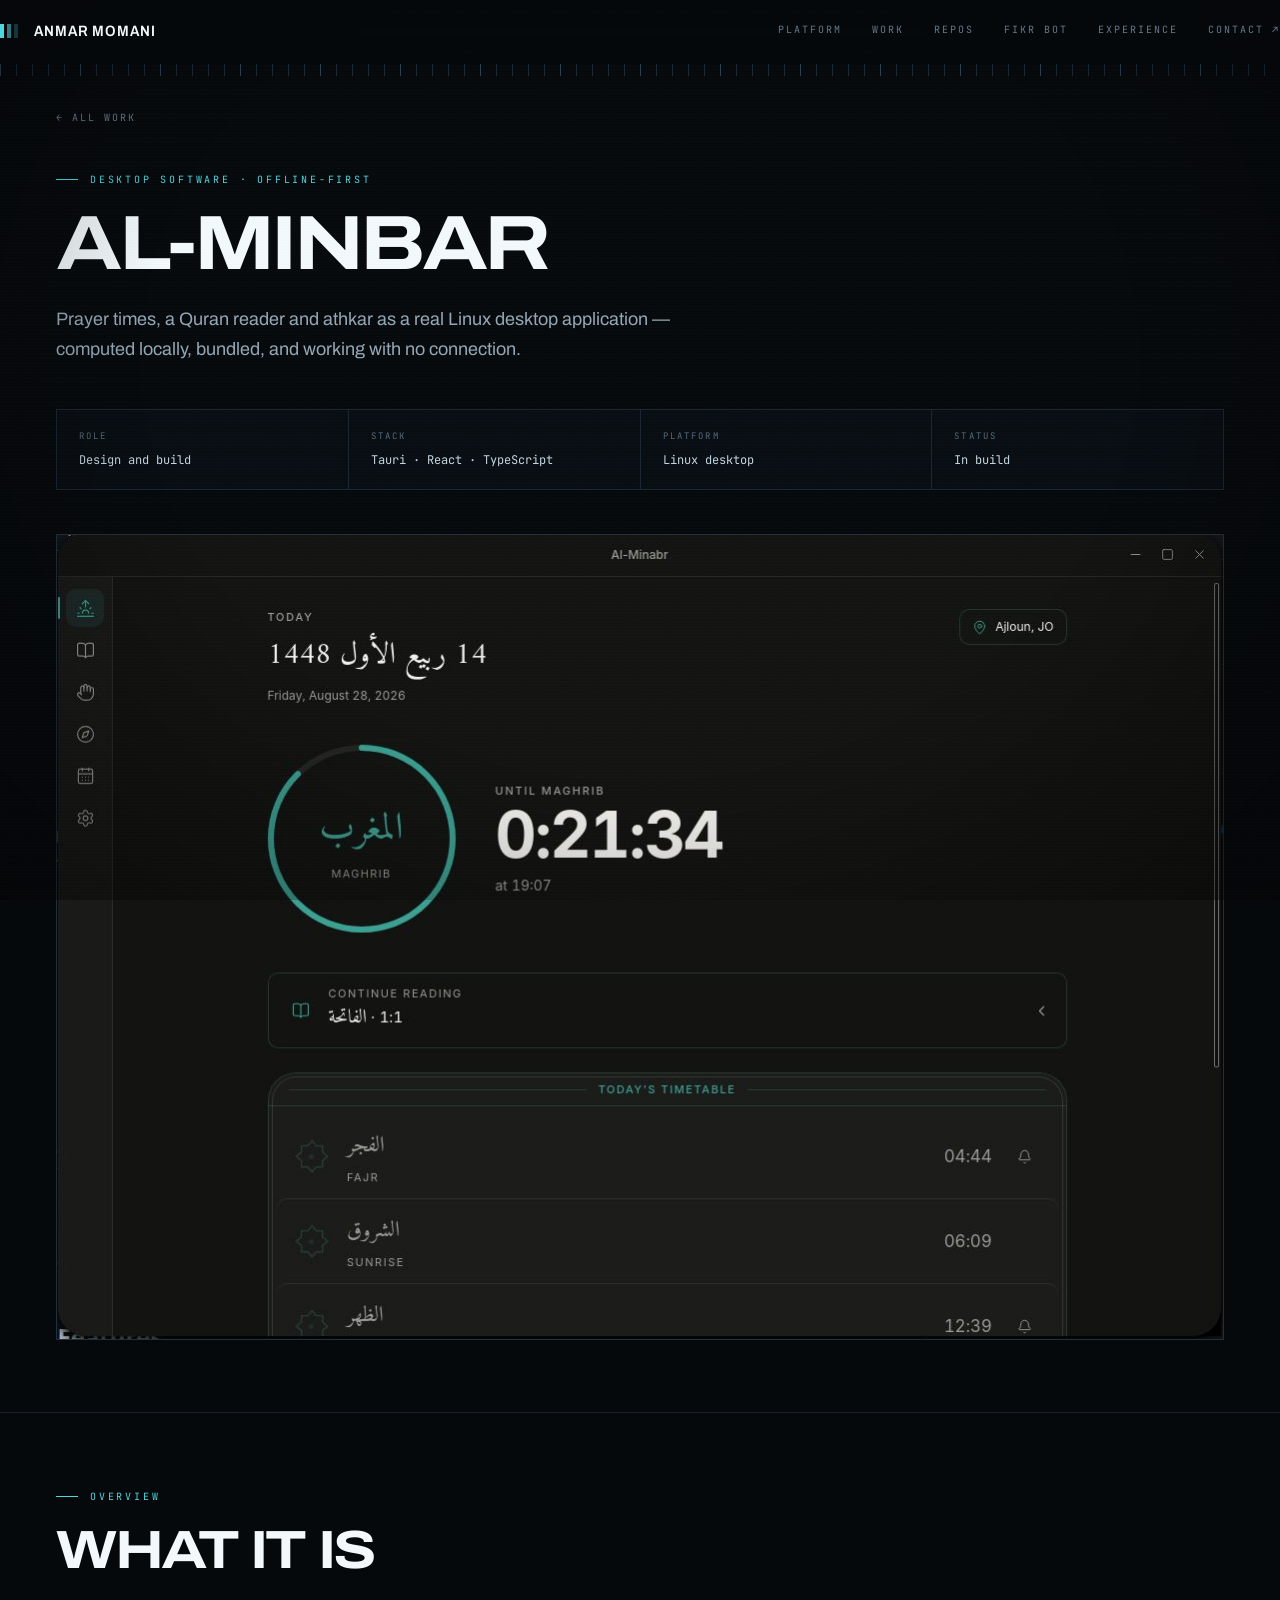
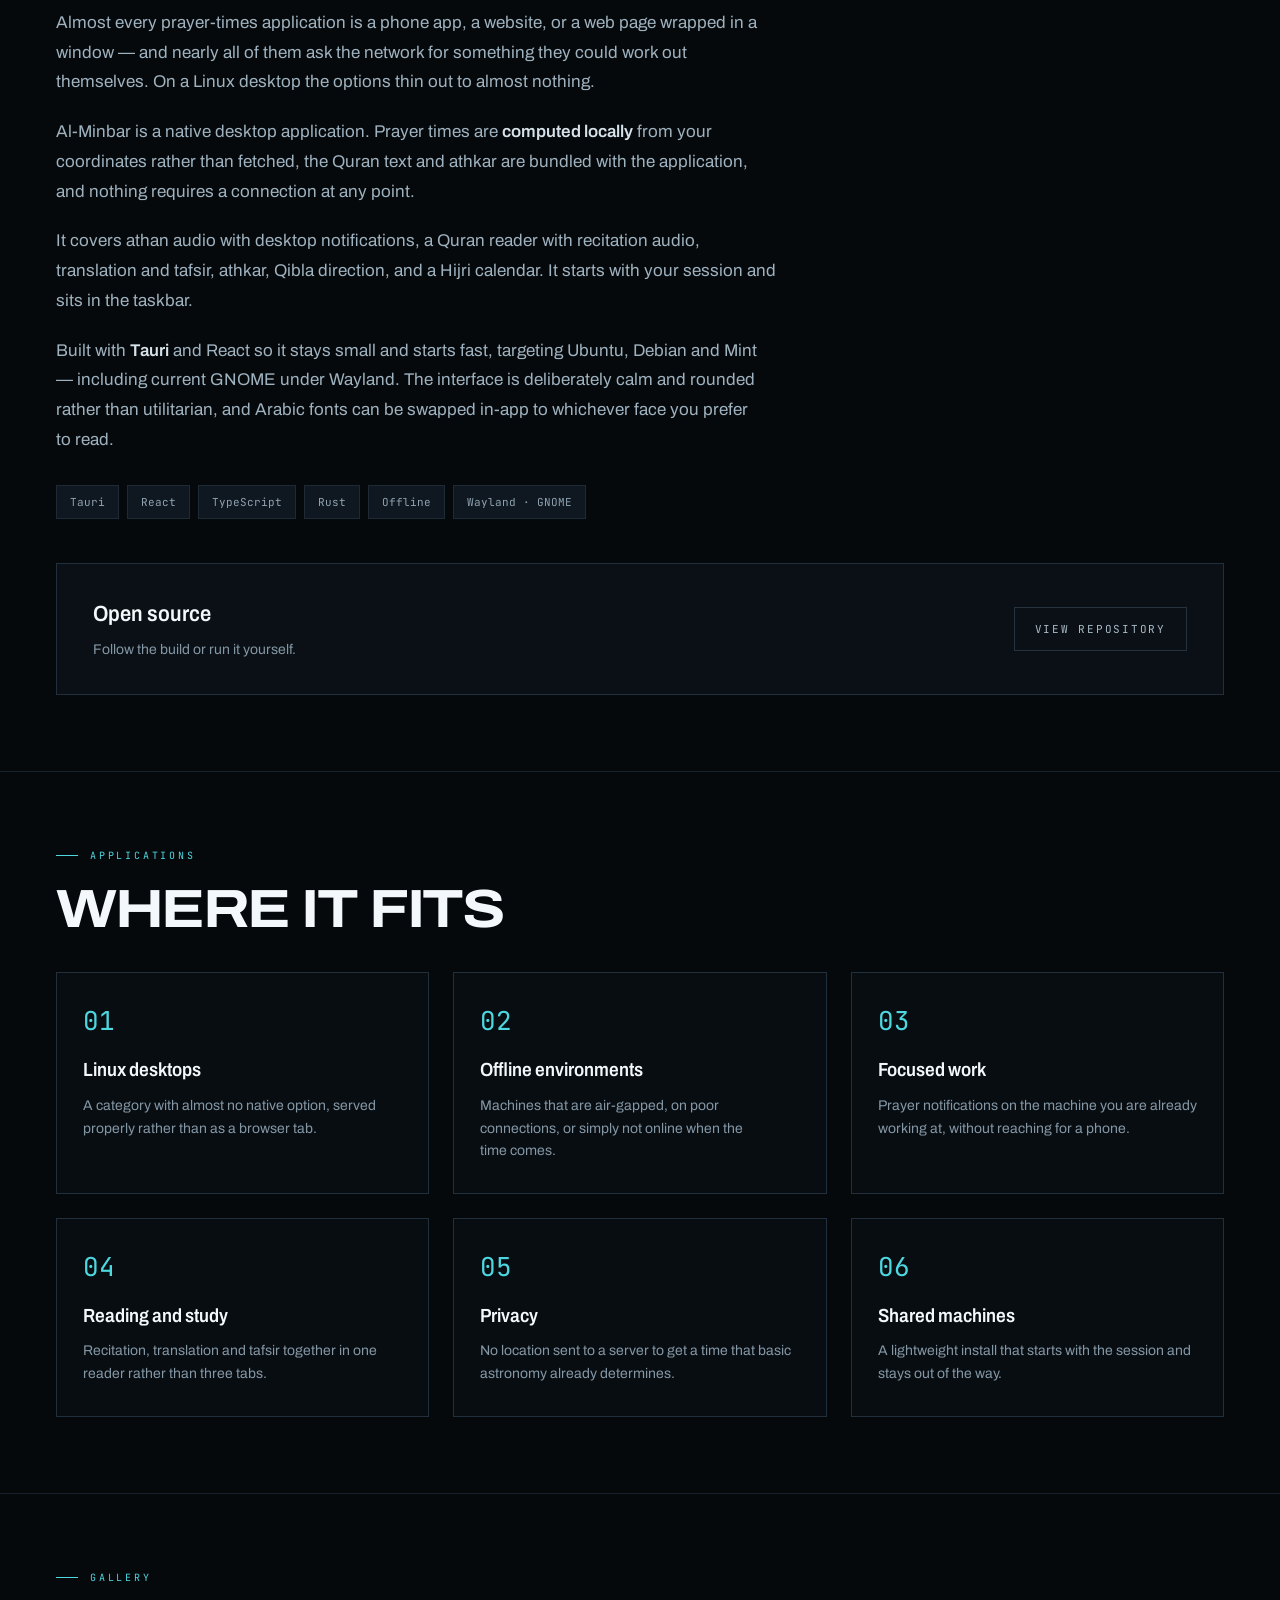
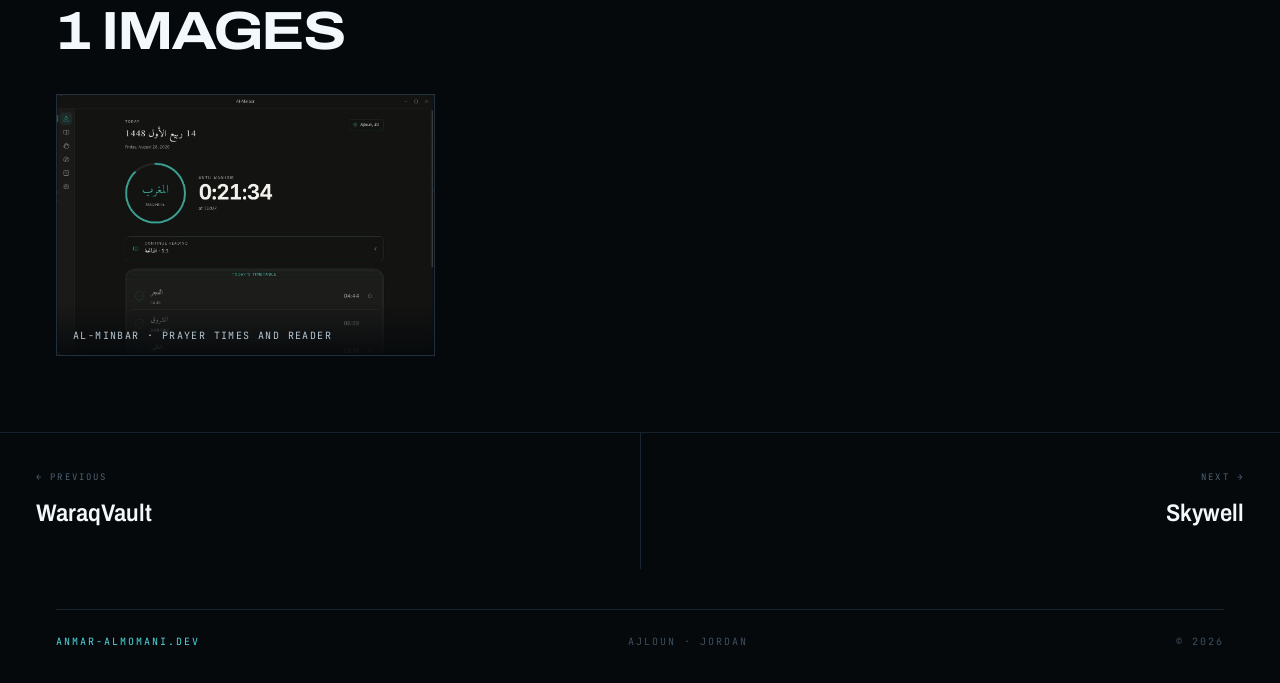
==== projects/al-minbar.html @ 391ab4b3 "Adding Pages For projects" ====
<!doctype html>
<html lang="en">
<head>
<meta charset="utf-8">
<meta name="viewport" content="width=device-width, initial-scale=1">
<title>Al-Minbar — Anmar Momani</title>
<meta name="description" content="Al-Minbar — an offline Linux desktop application for prayer times, Quran reading and athkar, built with Tauri and React.">
<meta name="theme-color" content="#06090C">
<link rel="icon" href="../favicon.svg" type="image/svg+xml">
<meta property="og:type" content="article">
<meta property="og:title" content="Al-Minbar — Anmar Momani">
<meta property="og:description" content="Al-Minbar — an offline Linux desktop application for prayer times, Quran reading and athkar, built with Tauri and React.">
<meta property="og:image" content="https://anmar-almomani.dev/assets/alminbar/01-app.jpg">
<meta name="twitter:card" content="summary_large_image">
<link rel="preconnect" href="https://fonts.googleapis.com">
<link rel="preconnect" href="https://fonts.gstatic.com" crossorigin>
<link rel="stylesheet" href="https://fonts.googleapis.com/css2?family=Archivo:wdth,wght@75..125,400..800&family=JetBrains+Mono:wght@400;500;700&display=swap">
<link rel="stylesheet" href="../assets/site.css">
</head>
<body>
<div class="grain" aria-hidden="true"></div>
<div class="scan" aria-hidden="true"></div>
<div class="vig" aria-hidden="true"></div>

<header id="hdr">
  <div class="wrap hdr">
    <a class="brand" href="../index.html">
      <span class="bars" aria-hidden="true"><i></i><i></i><i></i></span>
      <span class="xn">Anmar Momani</span>
    </a>
    <nav id="nav">
      <a href="../index.html#platform">Platform</a>
      <a href="../index.html#work">Work</a>
      <a href="../index.html#repos">Repos</a>
      <a href="../index.html#fikrbot">Fikr Bot</a>
      <a href="../index.html#experience">Experience</a>
      <a href="../index.html#contact">Contact ↗</a>
    </nav>
    <button class="burger" id="burger" aria-label="Menu" aria-expanded="false"><i></i><i></i><i></i></button>
  </div>
</header>

<main>
  <div class="ticksL"></div>
  <div class="wrap">
    <a class="back" href="../index.html#work">← All work</a>
    <div class="phead">
      <div class="eb rv"><span class="ln"></span><span class="eyebrow" style="color:var(--acc)">Desktop software · Offline-first</span></div>
      <h1 class="xw rv d1">Al-Minbar</h1>
      <p class="lede rv d2">Prayer times, a Quran reader and athkar as a real Linux desktop application — computed locally, bundled, and working with no connection.</p>
      <div class="pmeta rv d2">
      <div><div class="mlab">Role</div><div class="mval">Design and build</div></div>
      <div><div class="mlab">Stack</div><div class="mval">Tauri · React · TypeScript</div></div>
      <div><div class="mlab">Platform</div><div class="mval">Linux desktop</div></div>
      <div><div class="mlab">Status</div><div class="mval">In build</div></div>
      </div>
      <div class="phero rv d2"><img src="../assets/alminbar/01-app.jpg" alt="Al-Minbar interface"></div>
    </div>
  </div>

  <section class="psec">
    <div class="wrap">
      <div class="eb rv"><span class="ln"></span><span class="eyebrow" style="color:var(--acc)">Overview</span></div>
      <h2 class="xw rv d1" style="margin-bottom:32px">What it is</h2>
      <div class="prose rv d2">
      <p>Almost every prayer-times application is a phone app, a website, or a web page wrapped in a window — and nearly all of them ask the network for something they could work out themselves. On a Linux desktop the options thin out to almost nothing.</p>
      <p>Al-Minbar is a native desktop application. Prayer times are <strong>computed locally</strong> from your coordinates rather than fetched, the Quran text and athkar are bundled with the application, and nothing requires a connection at any point.</p>
      <p>It covers athan audio with desktop notifications, a Quran reader with recitation audio, translation and tafsir, athkar, Qibla direction, and a Hijri calendar. It starts with your session and sits in the taskbar.</p>
      <p>Built with <strong>Tauri</strong> and React so it stays small and starts fast, targeting Ubuntu, Debian and Mint — including current GNOME under Wayland. The interface is deliberately calm and rounded rather than utilitarian, and Arabic fonts can be swapped in-app to whichever face you prefer to read.</p>
      </div>
      <div class="stack rv d2"><span>Tauri</span><span>React</span><span>TypeScript</span><span>Rust</span><span>Offline</span><span>Wayland · GNOME</span></div>
      <div class="cta rv">
        <div><h4>Open source</h4><p>Follow the build or run it yourself.</p></div>
        <a class="ghbtn" href="https://github.com/Anmartiger/Al-Minbar" target="_blank" rel="noopener">View repository</a>
      </div>
    </div>
  </section>

  <section class="psec">
    <div class="wrap">
      <div class="eb rv"><span class="ln"></span><span class="eyebrow" style="color:var(--acc)">Applications</span></div>
      <h2 class="xw rv d1">Where it fits</h2>
      <div class="uses">
      <div class="use rv"><b>01</b><h4>Linux desktops</h4><p>A category with almost no native option, served properly rather than as a browser tab.</p></div>
      <div class="use rv"><b>02</b><h4>Offline environments</h4><p>Machines that are air-gapped, on poor connections, or simply not online when the time comes.</p></div>
      <div class="use rv"><b>03</b><h4>Focused work</h4><p>Prayer notifications on the machine you are already working at, without reaching for a phone.</p></div>
      <div class="use rv"><b>04</b><h4>Reading and study</h4><p>Recitation, translation and tafsir together in one reader rather than three tabs.</p></div>
      <div class="use rv"><b>05</b><h4>Privacy</h4><p>No location sent to a server to get a time that basic astronomy already determines.</p></div>
      <div class="use rv"><b>06</b><h4>Shared machines</h4><p>A lightweight install that starts with the session and stays out of the way.</p></div>
      </div>
    </div>
  </section>

  <section class="psec">
    <div class="wrap">
      <div class="eb rv"><span class="ln"></span><span class="eyebrow" style="color:var(--acc)">Gallery</span></div>
      <h2 class="xw rv d1">1 images</h2>
      <div class="gal">
      <figure class="rv"><img src="../assets/alminbar/01-app.jpg" loading="lazy" alt="Al-Minbar · prayer times and reader"><figcaption>Al-Minbar · prayer times and reader</figcaption></figure>
      </div>
    </div>
  </section>

  <div class="pnav">
    <a href="waraqvault.html"><span class="k">← Previous</span><span class="t">WaraqVault</span></a>
    <a href="skywell.html"><span class="k">Next →</span><span class="t">Skywell</span></a>
  </div>

  <div class="wrap">
    <footer>
      <span style="color:var(--acc)"><a href="../index.html">anmar-almomani.dev</a></span>
      <span>Ajloun · Jordan</span>
      <span>© 2026</span>
    </footer>
  </div>
</main>
<script src="../assets/site.js"></script>
</body>
</html>
---- assets/site.css ----
:root{
  --bg:#06090C; --bg2:#080C11; --bg3:#0A1015; --panel:#080D12; --panel2:#0C1319;
  --line:#16212B; --line2:#22303D; --line3:#1A2530;
  --fg:#F2F8FB; --fg2:#D7E3EA; --fg3:#A9BBC7; --mut:#8497A5; --mut2:#66798A; --mut3:#4E6172; --mut4:#3E5060;
  --acc:#4DD8E0; --acc-d:#04252A; --grn:#4ADE80; --amb:#E8A33D; --teal:#2FBFA0;
  --mono:'JetBrains Mono',ui-monospace,SFMono-Regular,Menlo,monospace;
  --sans:Archivo,'Helvetica Neue',Arial,sans-serif;
  --pad:90px; --maxw:1440px;
}
*,*::before,*::after{box-sizing:border-box}
html{scroll-behavior:smooth}
body{margin:0;background:var(--bg);color:var(--fg2);font-family:var(--sans);font-size:16px;line-height:1.5;-webkit-font-smoothing:antialiased;overflow-x:hidden}
img{max-width:100%;display:block}
a{color:var(--acc);text-decoration:none;transition:color .2s}
a:hover{color:#8DEAF0}
p{text-wrap:pretty;margin:0}
h1,h2,h3{margin:0}
:focus-visible{outline:2px solid var(--acc);outline-offset:3px}
.xw{font-variation-settings:'wdth' 118,'wght' 700;font-stretch:118%;text-transform:uppercase;letter-spacing:-.045em;line-height:.92}
.xn{font-variation-settings:'wdth' 88,'wght' 600;font-stretch:88%;letter-spacing:-.015em}
.mono{font-family:var(--mono)}
.eyebrow{font-family:var(--mono);font-size:10px;letter-spacing:.28em;text-transform:uppercase}
.wrap{max-width:var(--maxw);margin:0 auto;padding-left:var(--pad);padding-right:var(--pad)}
section{position:relative;border-top:1px solid var(--line);scroll-margin-top:64px}
.sect-pad{padding:92px 0 100px}

/* ── global grain + scanlines ───────────────────────── */
.grain,.scan{position:fixed;inset:0;pointer-events:none;z-index:60}
.grain{opacity:.045;mix-blend-mode:overlay;background-image:url("data:image/svg+xml,%3Csvg xmlns='http://www.w3.org/2000/svg' width='200' height='200'%3E%3Cfilter id='n'%3E%3CfeTurbulence type='fractalNoise' baseFrequency='.85' numOctaves='4' stitchTiles='stitch'/%3E%3C/filter%3E%3Crect width='200' height='200' filter='url(%23n)'/%3E%3C/svg%3E")}
.scan{opacity:.5;background-image:repeating-linear-gradient(180deg,rgba(120,190,210,.035) 0 1px,transparent 1px 3px)}
.vig{position:fixed;inset:0;pointer-events:none;z-index:59;background:radial-gradient(ellipse at 50% 40%,transparent 55%,rgba(0,0,0,.45) 100%)}

/* ── header ─────────────────────────────────────────── */
header{position:sticky;top:0;z-index:70;background:rgba(6,9,12,.72);backdrop-filter:blur(14px);-webkit-backdrop-filter:blur(14px);border-bottom:1px solid transparent;transition:border-color .3s,background .3s}
header.stuck{border-bottom-color:var(--line);background:rgba(6,9,12,.92)}
.hdr{display:flex;align-items:center;justify-content:space-between;padding:20px 0}
.brand{display:flex;align-items:center;gap:16px}
.bars{display:flex;gap:3px}
.bars i{width:4px;height:14px;background:var(--acc);display:block;animation:pulse 2.6s ease-in-out infinite}
.bars i:nth-child(2){opacity:.55;animation-delay:.25s}
.bars i:nth-child(3){opacity:.22;animation-delay:.5s}
@keyframes pulse{0%,100%{transform:scaleY(1)}50%{transform:scaleY(.55)}}
.brand span{font-size:15px;letter-spacing:.06em;text-transform:uppercase;color:var(--fg)}
nav{display:flex;gap:30px;font-family:var(--mono);font-size:10px;letter-spacing:.2em;text-transform:uppercase}
nav a{color:var(--mut2);position:relative;padding-bottom:3px}
nav a::after{content:"";position:absolute;left:0;bottom:0;height:1px;width:0;background:var(--acc);transition:width .28s cubic-bezier(.2,.8,.2,1)}
nav a:hover{color:var(--fg2)}
nav a:hover::after{width:100%}
nav a.on{color:var(--acc)}
nav a.on::after{width:100%}
.burger{display:none;flex-direction:column;gap:5px;background:none;border:0;cursor:pointer;padding:8px}
.burger i{width:22px;height:1px;background:var(--fg3);display:block;transition:transform .3s,opacity .3s}
.burger.x i:nth-child(1){transform:translateY(6px) rotate(45deg)}
.burger.x i:nth-child(2){opacity:0}
.burger.x i:nth-child(3){transform:translateY(-6px) rotate(-45deg)}

/* ── hero ───────────────────────────────────────────── */
.hero{position:relative;overflow:hidden}
.ticksL{height:12px;background-image:repeating-linear-gradient(to right,#2C3D4E 0 1px,transparent 1px 80px),repeating-linear-gradient(to right,#1B2733 0 1px,transparent 1px 16px)}
.ticks{height:8px;background-image:repeating-linear-gradient(to right,#223040 0 1px,transparent 1px 16px)}
.glow{position:absolute;border-radius:50%;pointer-events:none}
.g1{top:-260px;left:180px;width:900px;height:900px;background:radial-gradient(circle,rgba(77,216,224,.10) 0%,rgba(77,216,224,0) 62%)}
.g2{top:120px;right:-120px;width:620px;height:620px;background:radial-gradient(circle,rgba(232,163,61,.07) 0%,rgba(232,163,61,0) 65%)}
.hero-grid{position:relative;display:grid;grid-template-columns:46px 7fr 5fr;gap:34px;padding:84px 0 0}
.rail{display:flex;flex-direction:column;align-items:center;gap:20px;padding-top:8px}
.rail .ln{width:1px;height:130px;background:linear-gradient(180deg,var(--acc),transparent)}
.rail .vt{writing-mode:vertical-rl;font-family:var(--mono);font-size:10px;letter-spacing:.34em;text-transform:uppercase;color:#4A5D6B}
.chip{display:inline-flex;align-items:center;gap:8px;padding:6px 12px;border:1px solid rgba(74,222,128,.35);background:rgba(74,222,128,.06)}
.dot{width:5px;height:5px;border-radius:50%;background:var(--grn);animation:blink 2s ease-in-out infinite}
@keyframes blink{0%,100%{opacity:1}50%{opacity:.25}}
h1{font-size:clamp(36px,4.9vw,70px);color:var(--fg);margin-bottom:34px}
.lede{max-width:540px;font-size:18px;line-height:1.65;color:#93A6B4;margin-bottom:44px}
.btns{display:flex;gap:12px;flex-wrap:wrap}
.btn{display:inline-flex;align-items:center;gap:12px;padding:16px 26px;font-family:var(--mono);font-size:11px;letter-spacing:.18em;text-transform:uppercase;transition:transform .22s,box-shadow .22s,background .22s,color .22s}
.btn-p{background:var(--acc);color:var(--acc-d);font-weight:700}
.btn-p:hover{color:var(--acc-d);transform:translateY(-2px);box-shadow:0 10px 34px rgba(77,216,224,.28)}
.btn-s{border:1px solid #26333F;color:var(--fg3)}
.btn-s:hover{border-color:var(--acc);color:var(--acc);transform:translateY(-2px)}
.frame{position:relative;border:1px solid var(--line2);background:#090E13;padding:12px}
.frame img{width:100%;height:468px;object-fit:cover;object-position:center 16%;filter:saturate(.78) contrast(1.08)}
.frame .fade{position:absolute;inset:12px;background:linear-gradient(180deg,rgba(6,9,12,0) 55%,rgba(6,9,12,.85) 100%)}
.sweep{position:absolute;left:12px;right:12px;height:1px;background:linear-gradient(90deg,transparent,rgba(77,216,224,.7),transparent);animation:sweep 6s cubic-bezier(.4,0,.6,1) infinite}
@keyframes sweep{0%{top:12px;opacity:0}8%{opacity:1}92%{opacity:1}100%{top:calc(100% - 12px);opacity:0}}
.brk{position:absolute;width:16px;height:16px}
.brk.tl{top:26px;left:26px;border-left:1px solid var(--acc);border-top:1px solid var(--acc)}
.brk.tr{top:26px;right:26px;border-right:1px solid var(--acc);border-top:1px solid var(--acc)}
.brk.bl{bottom:26px;left:26px;border-left:1px solid var(--acc);border-bottom:1px solid var(--acc)}
.brk.br{bottom:26px;right:26px;border-right:1px solid var(--acc);border-bottom:1px solid var(--acc)}
.cap{position:absolute;left:30px;bottom:30px;font-family:var(--mono);font-size:10px;letter-spacing:.2em;text-transform:uppercase;color:#B6C8D4}
.meta2{display:grid;grid-template-columns:1fr 1fr;gap:1px;margin-top:1px;background:var(--line3)}
.meta2>div{background:#090E13;padding:18px 20px}
.mlab{font-family:var(--mono);font-size:9px;letter-spacing:.24em;text-transform:uppercase;color:#55697A;margin-bottom:8px}
.mval{font-family:var(--mono);font-size:12px;color:#C5D5DF}

/* ── marquee ────────────────────────────────────────── */
.strip{border-top:1px solid var(--line);border-bottom:1px solid var(--line);background:var(--bg2);overflow:hidden;margin-top:96px}
.marq{display:flex;width:max-content;animation:marq 42s linear infinite}
.marq:hover{animation-play-state:paused}
.marq ul{display:flex;gap:44px;list-style:none;margin:0;padding:18px 22px 18px 0;font-family:var(--mono);font-size:11px;letter-spacing:.2em;text-transform:uppercase;color:#5C7182;white-space:nowrap}
.marq li.s{color:var(--acc)}
@keyframes marq{to{transform:translateX(-50%)}}

/* ── sections ───────────────────────────────────────── */
.ghost{position:absolute;right:var(--pad);top:58px;font-size:210px;line-height:.8;color:transparent;-webkit-text-stroke:1px #17222D;font-variation-settings:'wdth' 120,'wght' 800;letter-spacing:-.05em;pointer-events:none;will-change:transform}
.eb{display:flex;align-items:center;gap:12px;margin-bottom:22px}
.eb .ln{width:22px;height:1px;background:var(--acc)}
h2{font-size:clamp(34px,4.2vw,58px);color:var(--fg)}
.sub{max-width:620px;font-size:17px;line-height:1.62;color:#93A6B4}

/* MPMR */
.mp-head{display:flex;align-items:flex-end;justify-content:space-between;gap:40px;margin-bottom:20px}
.spec{border-left:1px solid #1E2A36;padding-left:24px;font-family:var(--mono);font-size:11px;line-height:2.1;color:var(--mut);letter-spacing:.04em;white-space:nowrap}
.spec b{color:#46596A;display:inline-block;width:88px;font-weight:400}
.vers{position:relative;display:grid;grid-template-columns:repeat(4,minmax(0,1fr));gap:22px;margin-top:-1px}
.vers::before{content:"";position:absolute;top:0;left:0;right:0;height:1px;background:linear-gradient(90deg,var(--acc) 0%,rgba(77,216,224,.12) 100%)}
.ver{display:flex;flex-direction:column;padding-top:26px}
.vnum{display:flex;align-items:baseline;gap:10px;margin-bottom:18px}
.vnum b{font-size:34px;line-height:1;color:var(--acc);font-variation-settings:'wdth' 118,'wght' 700;letter-spacing:-.03em}
.vnum span{font-family:var(--mono);font-size:10px;letter-spacing:.2em;text-transform:uppercase;color:#46596A}
.vimg{position:relative;border:1px solid #1E2A36;overflow:hidden}
.vimg img{width:100%;height:250px;object-fit:cover;filter:saturate(.75) contrast(1.04);transition:transform .7s cubic-bezier(.2,.8,.2,1)}
.ver:hover .vimg img{transform:scale(1.05)}
.vimg .fade{position:absolute;inset:0;background:linear-gradient(180deg,rgba(6,9,12,0) 60%,rgba(6,9,12,.7) 100%)}
.ver h3{font-size:23px;color:var(--fg);margin:22px 0 12px}
.ver p{font-size:14px;line-height:1.6;color:var(--mut);margin-bottom:16px}
.blist{font-family:var(--mono);font-size:10px;line-height:2;color:var(--mut2);letter-spacing:.06em}
.blist b{color:var(--acc);font-weight:400}
.amb{color:var(--amb)!important}
.band{position:relative;margin-top:72px;border:1px solid var(--line2);background:var(--bg3);display:grid;grid-template-columns:5fr 7fr;overflow:hidden}
.band .imgwrap{position:relative;overflow:hidden;min-height:480px}
.band img{width:100%;height:100%;object-fit:cover;object-position:center 42%;filter:saturate(.8) contrast(1.05)}
.band .msk{position:absolute;inset:0;background:linear-gradient(90deg,rgba(6,9,12,.85) 0%,rgba(6,9,12,.15) 38%,rgba(6,9,12,0) 60%)}
.band .txt{display:flex;flex-direction:column;justify-content:center;padding:48px 44px}
.band h3{font-size:40px;color:var(--fg);margin:14px 0 16px}
.band p{font-size:14px;line-height:1.62;color:var(--fg3)}
.dash{margin-top:26px;border:1px solid var(--line2);background:var(--panel)}
.dbar{display:flex;align-items:center;justify-content:space-between;padding:15px 22px;border-bottom:1px solid var(--line)}
.leds{display:flex;gap:5px}
.leds i{width:7px;height:7px;border:1px solid #33434F;display:block}
.dwrap{position:relative;overflow:hidden}
.dwrap .lines{position:absolute;inset:0;pointer-events:none;background-image:repeating-linear-gradient(180deg,rgba(0,0,0,.32) 0 1px,transparent 1px 3px);opacity:.55}
.dwrap .glide{position:absolute;left:0;right:0;height:80px;background:linear-gradient(180deg,transparent,rgba(77,216,224,.07),transparent);animation:glide 7s linear infinite}
@keyframes glide{0%{top:-80px}100%{top:100%}}
.dgrid{display:grid;grid-template-columns:repeat(4,minmax(0,1fr));gap:1px;background:var(--line);border-top:1px solid var(--line)}
.dgrid>div{background:var(--panel);padding:18px 22px}
.dlab{font-family:var(--mono);font-size:9px;letter-spacing:.22em;color:var(--mut3);margin-bottom:8px}
.dval{font-family:var(--mono);font-size:12px;color:#C5D5DF}
.duo{display:grid;grid-template-columns:1fr 1fr;gap:26px;margin-top:26px}
.note{display:flex;flex-direction:column;justify-content:center;padding:30px 34px;border:1px solid #26333F;border-left:2px solid var(--amb);background:var(--bg3)}
.note p{font-size:17px;line-height:1.6;color:#C5D5DF}

/* cards */
.g2c{display:grid;grid-template-columns:1fr 1fr;gap:26px}
.g3c{display:grid;grid-template-columns:repeat(3,minmax(0,1fr));gap:26px;margin-top:26px}
.card{border:1px solid var(--line2);background:var(--panel);display:flex;flex-direction:column;transition:border-color .3s,transform .3s}
.card:hover{border-color:#33434F;transform:translateY(-3px)}
.cimg{position:relative;overflow:hidden}
.cimg img{width:100%;height:320px;object-fit:cover;object-position:top;transition:transform .8s cubic-bezier(.2,.8,.2,1)}
.card:hover .cimg img{transform:scale(1.04)}
.badge{position:absolute;top:16px;left:16px;padding:5px 11px;background:rgba(6,9,12,.85);font-family:var(--mono);font-size:9px;letter-spacing:.2em;text-transform:uppercase}
.badge.ok{border:1px solid rgba(74,222,128,.4);color:var(--grn)}
.badge.wip{border:1px solid rgba(232,163,61,.4);color:var(--amb)}
.cbody{padding:28px 30px 32px;border-top:1px solid var(--line);flex-grow:1}
.card h3{font-size:30px;color:var(--fg);margin-bottom:14px}
.card p{font-size:15px;line-height:1.62;color:var(--mut);margin-bottom:22px}
.tags{display:flex;flex-wrap:wrap;gap:7px;font-family:var(--mono);font-size:10px;letter-spacing:.1em;color:#728899}
.tags span{padding:5px 10px;background:#0F1720;border:1px solid #1E2A36}
.sm .cimg img{height:220px;object-position:center}
.sm .cbody{padding:24px 26px 28px}
.sm h3{font-size:22px;margin-bottom:12px}
.sm p{font-size:14px;line-height:1.6;margin-bottom:16px}
.tiny{font-family:var(--mono);font-size:10px;letter-spacing:.1em;color:var(--mut2)}
.also{padding:24px 26px 28px}
.also h4{font-size:18px;color:#E4EEF3;margin:0 0 8px;font-variation-settings:'wdth' 88,'wght' 600}
.also p{font-size:14px;line-height:1.58;color:var(--mut);margin:0}
.hr{height:1px;background:var(--line);margin:20px 0}

/* repos */
.repos{display:grid;grid-template-columns:repeat(3,minmax(0,1fr));gap:24px}
.repo{border:1px solid var(--line2);background:var(--bg3);display:flex;flex-direction:column;transition:border-color .3s,transform .3s}
.repo:hover{border-color:var(--acc);transform:translateY(-3px)}
.rhead{display:flex;align-items:center;justify-content:space-between;padding:14px 22px;border-bottom:1px solid var(--line);background:var(--panel2)}
.lang{display:flex;align-items:center;gap:9px;font-family:var(--mono);font-size:11px;color:#93A6B4}
.lang i{width:8px;height:8px;border-radius:50%;display:block}
.rbody{padding:26px 24px 0;flex-grow:1}
.repo h3{font-size:26px;color:var(--fg);margin-bottom:12px}
.repo p{font-size:14px;line-height:1.6;color:var(--mut);margin-bottom:20px}
.clone{margin:0 24px 22px;display:flex;align-items:center;gap:8px;padding:12px 14px;background:#060A0E;border:1px solid var(--line3);font-family:var(--mono);font-size:11px;color:var(--mut2);overflow-x:auto}
.clone b{color:var(--acc);font-weight:400}
.clone em{color:var(--fg3);font-style:normal}
.ghbtn{display:inline-flex;align-items:center;gap:10px;padding:13px 20px;border:1px solid #26333F;font-family:var(--mono);font-size:11px;letter-spacing:.16em;text-transform:uppercase;color:var(--fg3);transition:border-color .25s,color .25s,transform .25s}
.ghbtn:hover{border-color:var(--acc);color:var(--acc);transform:translateY(-2px)}

/* fikr */
.fk{display:grid;grid-template-columns:7fr 5fr;gap:40px;align-items:center;position:relative}
.fkglow{position:absolute;top:-92px;left:0;right:0;height:340px;background:radial-gradient(ellipse at 30% 0%,rgba(47,191,160,.08) 0%,rgba(47,191,160,0) 70%);pointer-events:none}
.tri{display:grid;grid-template-columns:repeat(3,minmax(0,1fr));gap:1px;background:#1E2A36;border:1px solid #1E2A36}
.tri>div{background:var(--bg3);padding:20px 22px}
.fkimg{position:relative}
.fkimg::after{content:"";position:absolute;bottom:-1px;left:-1px;right:-1px;height:3px;background:linear-gradient(90deg,var(--teal),transparent)}

/* experience */
.xp{display:grid;grid-template-columns:150px 1fr 300px;gap:34px;padding:30px 0;border-top:1px solid var(--line3)}
.xp:last-child{border-bottom:1px solid var(--line3)}
.xp h3{font-size:27px;color:var(--fg);margin-bottom:8px}
.xp .org{font-family:var(--mono);font-size:11px;letter-spacing:.14em;text-transform:uppercase;color:var(--mut2)}
.xp p{font-size:14px;line-height:1.62;color:var(--mut)}
.xp .when{font-family:var(--mono);font-size:10px;letter-spacing:.2em;color:var(--mut3);padding-top:8px}
.xp .when.now{color:var(--grn)}

/* contact */
#contact{overflow:hidden}
.cglow{position:absolute;bottom:-300px;left:50%;transform:translateX(-50%);width:1100px;height:700px;border-radius:50%;background:radial-gradient(circle,rgba(77,216,224,.11) 0%,rgba(77,216,224,0) 65%);pointer-events:none}
.cgrid{position:relative;display:grid;grid-template-columns:7fr 5fr;gap:40px;align-items:end}
.mailto{display:inline-block;font-family:var(--mono);font-size:22px;border-bottom:1px solid var(--acc);padding-bottom:6px}
.links{display:flex;flex-direction:column;font-family:var(--mono);font-size:12px;letter-spacing:.1em}
.links a{display:flex;justify-content:space-between;align-items:center;padding:16px 0;border-top:1px solid var(--line3);color:var(--mut3);transition:color .22s,padding-left .22s}
.links a:last-child{border-bottom:1px solid var(--line3)}
.links a em{font-style:normal;color:var(--fg3);transition:color .22s}
.links a:hover{color:var(--acc);padding-left:8px}
.links a:hover em{color:var(--acc)}
.wordmark{position:relative;margin-top:84px;font-size:clamp(52px,11vw,158px);line-height:.78;color:transparent;-webkit-text-stroke:1px #1B2833;white-space:nowrap;overflow:hidden}
footer{position:relative;display:flex;align-items:center;justify-content:space-between;gap:20px;margin-top:40px;padding:24px 0 34px;border-top:1px solid var(--line);font-family:var(--mono);font-size:10px;letter-spacing:.2em;text-transform:uppercase;color:var(--mut4);flex-wrap:wrap}

/* ── reveal ─────────────────────────────────────────── */
.rv{opacity:0;transform:translateY(26px);transition:opacity .8s cubic-bezier(.2,.8,.2,1),transform .8s cubic-bezier(.2,.8,.2,1)}
.rv.in{opacity:1;transform:none}
.rv.d1{transition-delay:.08s}.rv.d2{transition-delay:.16s}.rv.d3{transition-delay:.24s}.rv.d4{transition-delay:.32s}

/* ── responsive ─────────────────────────────────────── */
@media(max-width:1280px){:root{--pad:56px}.ghost{font-size:160px}}
@media(max-width:1080px){
  .hero-grid{grid-template-columns:1fr;gap:44px}
  .rail{display:none}
  .frame img{height:420px}
  .vers{grid-template-columns:1fr 1fr;gap:34px}
  .vers::before{display:none}
  .g3c,.repos,.dgrid{grid-template-columns:1fr 1fr}
  .xp{grid-template-columns:120px 1fr;gap:24px}
  .xp p{grid-column:2}
  .mp-head{flex-direction:column;align-items:flex-start;gap:28px}
  .spec{border-left:0;border-top:1px solid #1E2A36;padding:20px 0 0}
  .fk,.cgrid{grid-template-columns:1fr;gap:34px}
  .cgrid{align-items:start}
}
@media(max-width:820px){
  :root{--pad:24px}
  .sect-pad{padding:64px 0 68px}
  nav{position:fixed;inset:56px 0 auto;flex-direction:column;gap:0;background:rgba(6,9,12,.98);border-bottom:1px solid var(--line);padding:8px 24px 22px;transform:translateY(-120%);transition:transform .35s cubic-bezier(.2,.8,.2,1);font-size:12px}
  nav.open{transform:none}
  nav a{padding:15px 0;border-bottom:1px solid var(--line)}
  nav a::after{display:none}
  .burger{display:flex}
  .ghost{font-size:104px;top:34px}
  .g2c,.g3c,.repos,.duo,.dgrid,.tri{grid-template-columns:1fr}
  .vers{grid-template-columns:1fr;gap:40px}
  .cimg img{height:230px}
  .band{grid-template-columns:1fr}
  .band .txt{padding:26px 24px;order:2}
  .band .imgwrap{min-height:0;order:1}
  .band img{height:280px}
  .band .msk{background:linear-gradient(180deg,rgba(6,9,12,0) 55%,rgba(6,9,12,.65) 100%)}
  .band h3{font-size:30px}
  .strip{margin-top:56px}
  .frame img{height:340px}
  .lede{font-size:16px;margin-bottom:32px}
  .btn{flex:1 1 auto;justify-content:center}
  .xp{grid-template-columns:1fr;gap:12px}
  .xp .when{padding-top:0}
  .note p{font-size:15px}
  .eb{flex-wrap:wrap;row-gap:10px}
  .chip .eyebrow{white-space:nowrap;letter-spacing:.16em}
  .hero-grid .eb>span[style*="width:40px"]{display:none}
  footer{justify-content:center;text-align:center;gap:10px}
}
@media(prefers-reduced-motion:reduce){
  html{scroll-behavior:auto}
  *,*::before,*::after{animation-duration:.001ms!important;animation-iteration-count:1!important;transition-duration:.001ms!important}
  .rv{opacity:1;transform:none}
  .scan{display:none}
}

/* ── index: project links ───────────────────────────── */
.meta2.one{grid-template-columns:1fr}
a.card,a.repo{color:inherit}
a.card:hover h3,a.repo:hover h3{color:var(--acc)}
.more{display:inline-flex;align-items:center;gap:8px;margin-top:18px;font-family:var(--mono);font-size:10px;letter-spacing:.2em;text-transform:uppercase;color:var(--acc)}
.more svg{transition:transform .25s}
a.card:hover .more svg{transform:translateX(4px)}

/* ── project pages ──────────────────────────────────── */
.back{display:inline-flex;align-items:center;gap:10px;font-family:var(--mono);font-size:10px;letter-spacing:.2em;text-transform:uppercase;color:var(--mut2);padding:34px 0 0}
.back:hover{color:var(--acc)}
.phead{position:relative;padding:44px 0 72px}
.phead h1{font-size:clamp(40px,6vw,86px);color:var(--fg);margin:22px 0 26px}
.phead .lede{max-width:640px;margin-bottom:0}
.pmeta{display:grid;grid-template-columns:repeat(4,minmax(0,1fr));gap:1px;background:var(--line3);border:1px solid var(--line3);margin-top:44px}
.pmeta>div{background:var(--panel);padding:20px 22px}
.phero{position:relative;border:1px solid var(--line2);overflow:hidden;margin-top:44px}
.phero img{width:100%;height:auto;display:block}
.psec{padding:76px 0}
.psec+.psec{border-top:1px solid var(--line)}
.prose{max-width:720px;font-size:17px;line-height:1.75;color:#9FB2BF}
.prose p+p{margin-top:20px}
.prose strong{color:var(--fg2);font-weight:600}
.uses{display:grid;grid-template-columns:repeat(3,minmax(0,1fr));gap:24px;margin-top:38px}
.use{border:1px solid var(--line2);background:var(--panel);padding:28px 26px 30px;transition:border-color .3s,transform .3s}
.use:hover{border-color:#33434F;transform:translateY(-3px)}
.use b{display:block;font-family:var(--mono);font-size:26px;color:var(--acc);font-weight:400;margin-bottom:16px}
.use h4{margin:0 0 10px;font-size:19px;color:var(--fg);font-variation-settings:'wdth' 88,'wght' 600}
.use p{font-size:14px;line-height:1.62;color:var(--mut)}
.gal{display:grid;grid-template-columns:repeat(3,minmax(0,1fr));gap:16px;margin-top:38px}
.gal figure{margin:0;position:relative;border:1px solid var(--line2);overflow:hidden;cursor:zoom-in;background:var(--panel)}
.gal img{width:100%;height:260px;object-fit:cover;transition:transform .7s cubic-bezier(.2,.8,.2,1),opacity .3s}
.gal figure:hover img{transform:scale(1.05)}
.gal figcaption{position:absolute;left:0;right:0;bottom:0;padding:26px 16px 12px;background:linear-gradient(180deg,transparent,rgba(6,9,12,.92));font-family:var(--mono);font-size:10px;letter-spacing:.14em;text-transform:uppercase;color:#B6C8D4}
.vids{display:grid;grid-template-columns:repeat(2,minmax(0,1fr));gap:24px;margin-top:38px}
.vid{border:1px solid var(--line2);background:var(--panel)}
.vid video{width:100%;height:auto;display:block;background:#000}
.vid .vc{padding:16px 20px;border-top:1px solid var(--line);font-family:var(--mono);font-size:10px;letter-spacing:.16em;text-transform:uppercase;color:var(--mut2)}
.stack{display:flex;flex-wrap:wrap;gap:8px;margin-top:30px}
.stack span{padding:8px 13px;background:#0F1720;border:1px solid #1E2A36;font-family:var(--mono);font-size:11px;color:#8FA3B2}
.cta{display:flex;align-items:center;justify-content:space-between;gap:24px;flex-wrap:wrap;padding:34px 36px;border:1px solid var(--line2);background:var(--bg3);margin-top:44px}
.cta h4{margin:0 0 8px;font-size:22px;color:var(--fg);font-variation-settings:'wdth' 88,'wght' 600}
.cta p{font-size:14px;color:var(--mut)}
.pnav{display:grid;grid-template-columns:1fr 1fr;gap:1px;background:var(--line3);border-top:1px solid var(--line)}
.pnav a{background:var(--bg);padding:38px 36px;display:flex;flex-direction:column;gap:10px;color:var(--fg3);transition:background .3s}
.pnav a:hover{background:var(--bg3)}
.pnav a:last-child{text-align:right}
.pnav .k{font-family:var(--mono);font-size:9px;letter-spacing:.24em;text-transform:uppercase;color:var(--mut3)}
.pnav .t{font-size:24px;color:var(--fg);font-variation-settings:'wdth' 88,'wght' 600}

/* lightbox */
.lb{position:fixed;inset:0;z-index:200;background:rgba(4,7,10,.96);backdrop-filter:blur(8px);display:none;align-items:center;justify-content:center;padding:56px 72px}
.lb.on{display:flex}
.lb img{max-width:100%;max-height:100%;object-fit:contain;border:1px solid var(--line2)}
.lb .x,.lb .pv,.lb .nx{position:absolute;background:none;border:1px solid var(--line2);color:var(--fg3);width:46px;height:46px;cursor:pointer;font-family:var(--mono);font-size:16px;display:flex;align-items:center;justify-content:center;transition:border-color .2s,color .2s}
.lb .x:hover,.lb .pv:hover,.lb .nx:hover{border-color:var(--acc);color:var(--acc)}
.lb .x{top:20px;right:24px}
.lb .pv{left:14px;top:50%;transform:translateY(-50%)}
.lb .nx{right:14px;top:50%;transform:translateY(-50%)}
.lb .cnt{position:absolute;bottom:20px;left:0;right:0;text-align:center;font-family:var(--mono);font-size:10px;letter-spacing:.2em;color:var(--mut2)}

@media(max-width:1080px){.uses,.gal{grid-template-columns:1fr 1fr}.pmeta{grid-template-columns:1fr 1fr}}
@media(max-width:820px){
  .uses,.gal,.vids,.pmeta,.pnav{grid-template-columns:1fr}
  .psec{padding:52px 0}
  .phead{padding:28px 0 48px}
  .gal img{height:210px}
  .lb{padding:56px 16px}
  .cta{padding:26px 24px}
  .pnav a:last-child{text-align:left}
}
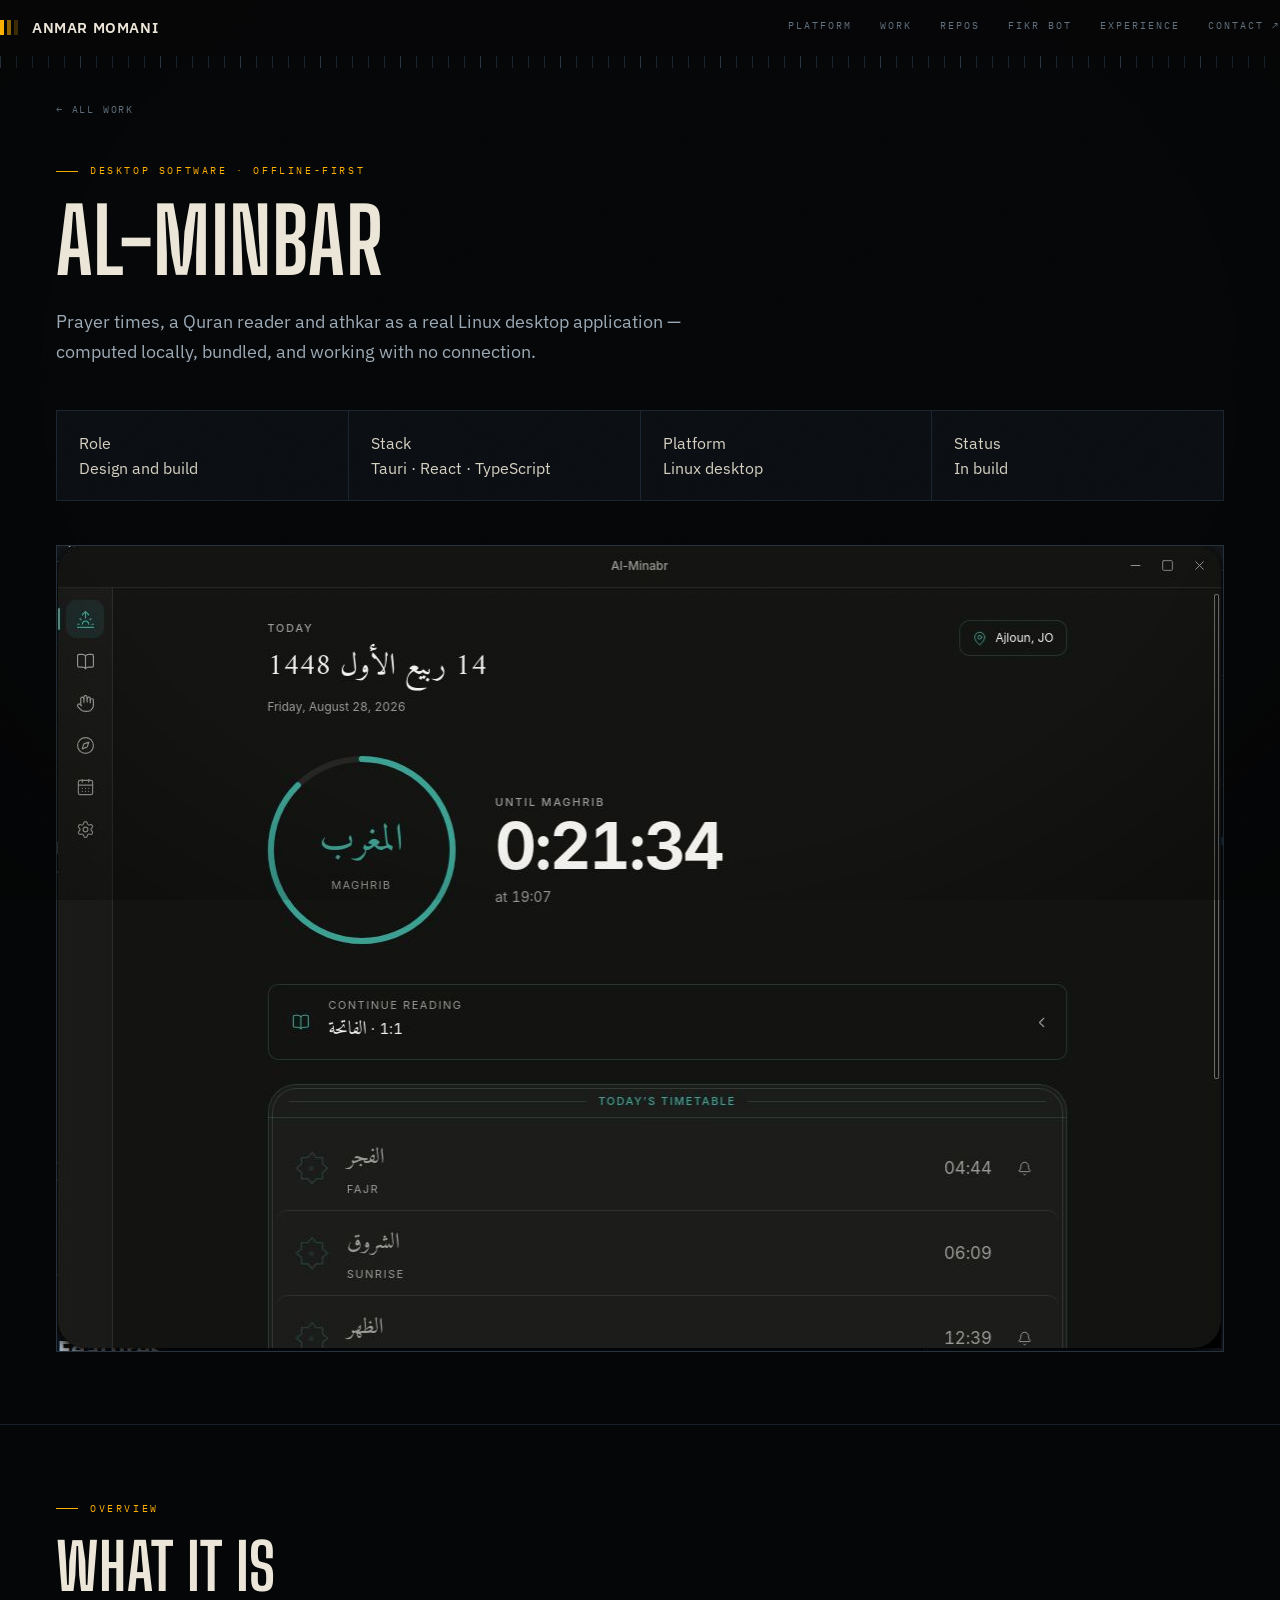
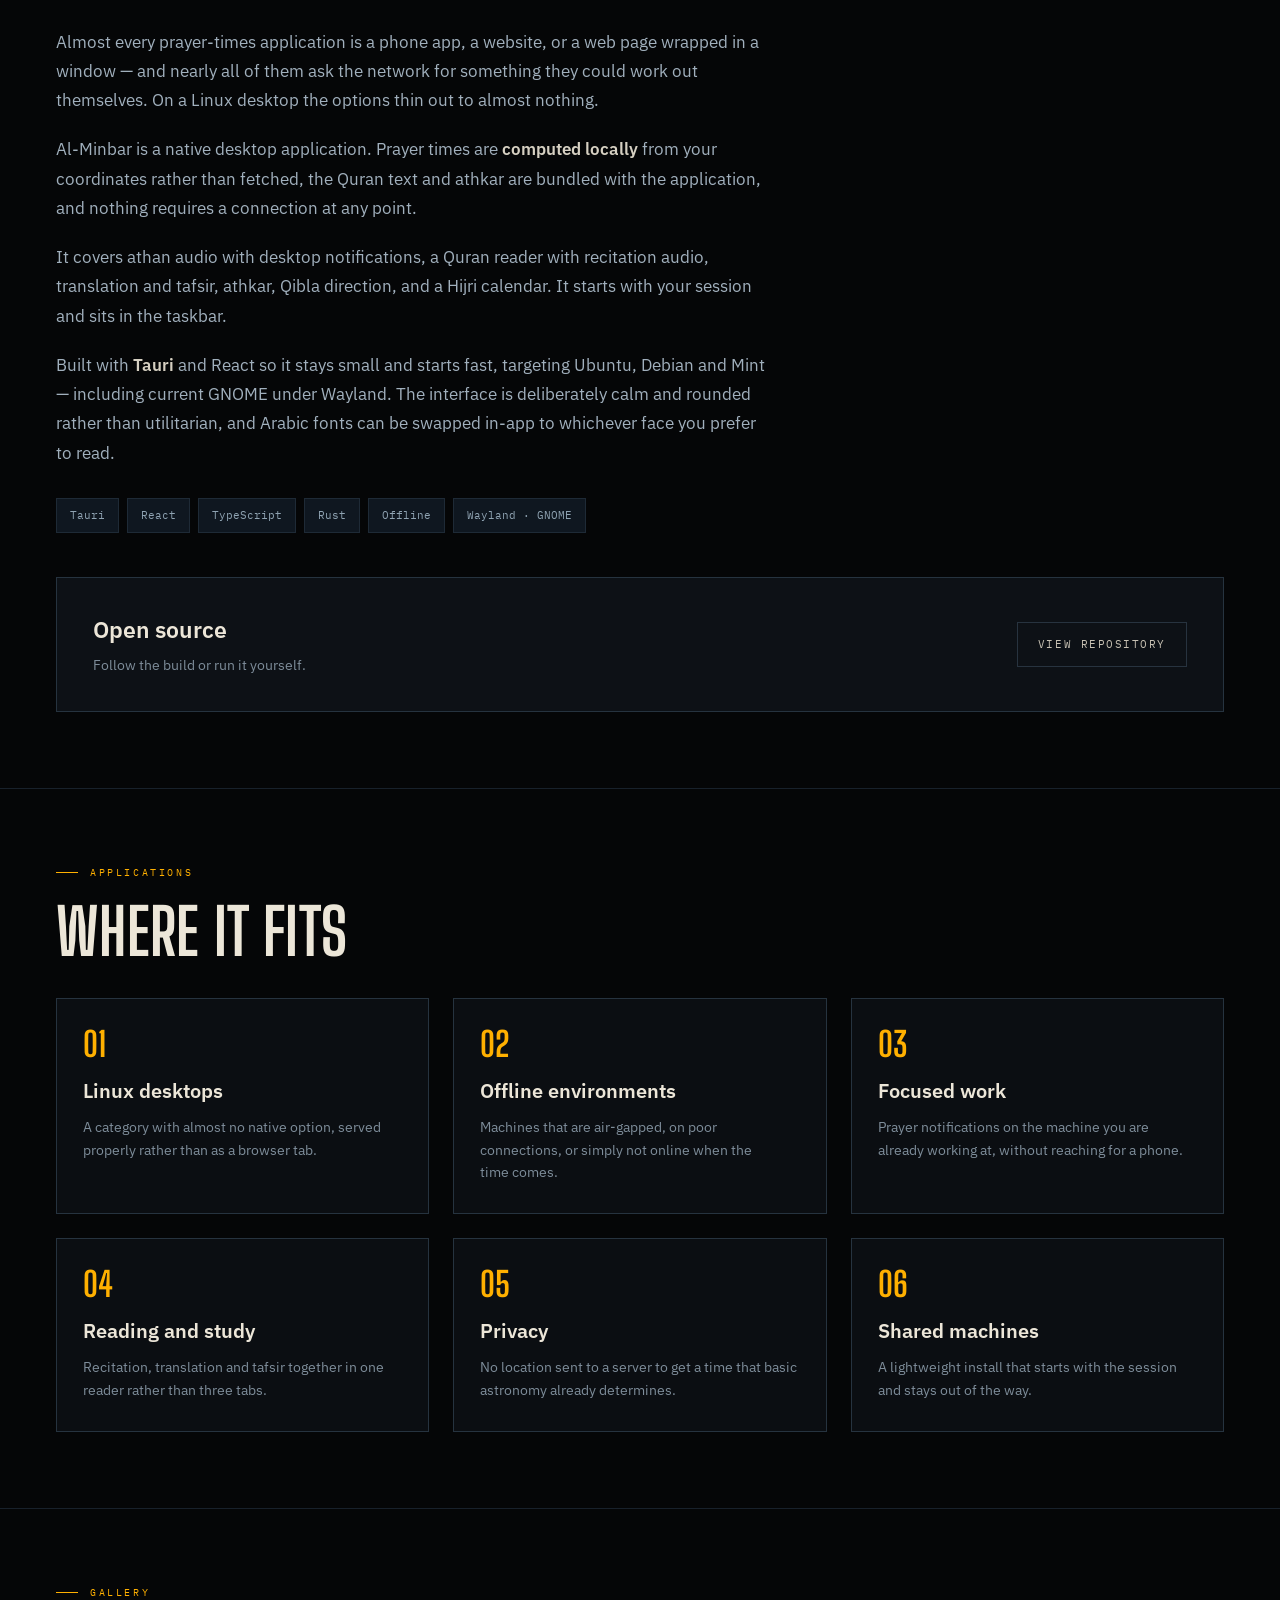
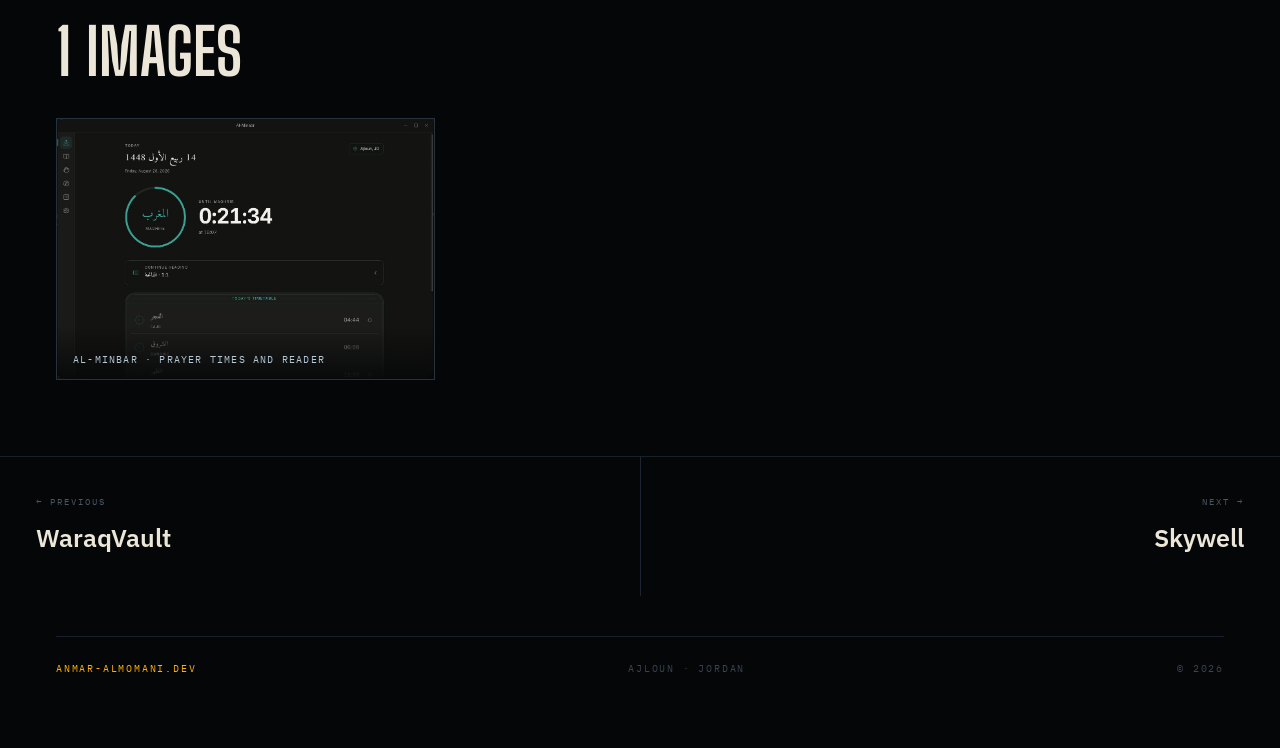
==== commit d9ee983f: "Bring project pages onto the Spectrum palette and type Swap the project-page tokens to the new amber" ====
--- a/projects/al-minbar.html
+++ b/projects/al-minbar.html
@@ -5,7 +5,7 @@
 <meta name="viewport" content="width=device-width, initial-scale=1">
 <title>Al-Minbar — Anmar Momani</title>
 <meta name="description" content="Al-Minbar — an offline Linux desktop application for prayer times, Quran reading and athkar, built with Tauri and React.">
-<meta name="theme-color" content="#06090C">
+<meta name="theme-color" content="#050607">
 <link rel="icon" href="../favicon.svg" type="image/svg+xml">
 <meta property="og:type" content="article">
 <meta property="og:title" content="Al-Minbar — Anmar Momani">
@@ -14,7 +14,7 @@
 <meta name="twitter:card" content="summary_large_image">
 <link rel="preconnect" href="https://fonts.googleapis.com">
 <link rel="preconnect" href="https://fonts.gstatic.com" crossorigin>
-<link rel="stylesheet" href="https://fonts.googleapis.com/css2?family=Archivo:wdth,wght@75..125,400..800&family=JetBrains+Mono:wght@400;500;700&display=swap">
+<link rel="stylesheet" href="https://fonts.googleapis.com/css2?family=Big+Shoulders+Stencil+Display:wght@700;900&family=Big+Shoulders+Display:wght@600;800&family=IBM+Plex+Sans:wght@400;500;600&family=IBM+Plex+Sans+Arabic:wght@500;700&family=IBM+Plex+Mono:wght@400;500&display=swap">
 <link rel="stylesheet" href="../assets/site.css">
 </head>
 <body>
--- a/assets/site.css
+++ b/assets/site.css
@@ -1,47 +1,73 @@
 :root{
-  --bg:#06090C; --bg2:#080C11; --bg3:#0A1015; --panel:#080D12; --panel2:#0C1319;
-  --line:#16212B; --line2:#22303D; --line3:#1A2530;
-  --fg:#F2F8FB; --fg2:#D7E3EA; --fg3:#A9BBC7; --mut:#8497A5; --mut2:#66798A; --mut3:#4E6172; --mut4:#3E5060;
-  --acc:#4DD8E0; --acc-d:#04252A; --grn:#4ADE80; --amb:#E8A33D; --teal:#2FBFA0;
-  --mono:'JetBrains Mono',ui-monospace,SFMono-Regular,Menlo,monospace;
-  --sans:Archivo,'Helvetica Neue',Arial,sans-serif;
+  --bg:#050607; --bg2:#0A0C0F; --bg3:#0D1116; --panel:#0B0E12; --panel2:#10151B;
+  --line:#18212B; --line2:#26333F; --line3:#1B2530;
+  --fg:#ECE6D8; --fg2:#D6D0C2; --fg3:#C7C1B3; --mut:#7E8D9A; --mut2:#62717E; --mut3:#4A5765; --mut4:#394450;
+  /* Project pages. Tokens match assets/main.css: amber = signal, orange = heat, blue = noise floor / data. */
+  --acc:#FFB000; --acc-d:#1A1204; --amb:#FF5A1F; --blue:#2F6BFF; --blue-d:#0A1A33;
+  --grn:#35D07F; --teal:#2F6BFF;
+  --mono:'IBM Plex Mono',ui-monospace,SFMono-Regular,Menlo,monospace;
+  --sans:'IBM Plex Sans',system-ui,sans-serif;
+  --disp:'Big Shoulders Display',Impact,sans-serif;
+  --mid:'IBM Plex Sans',system-ui,sans-serif;
   --pad:90px; --maxw:1440px;
 }
 *,*::before,*::after{box-sizing:border-box}
 html{scroll-behavior:smooth}
-body{margin:0;background:var(--bg);color:var(--fg2);font-family:var(--sans);font-size:16px;line-height:1.5;-webkit-font-smoothing:antialiased;overflow-x:hidden}
+body{margin:0;background:var(--bg);color:var(--fg2);font-family:var(--sans);font-size:16px;line-height:1.55;-webkit-font-smoothing:antialiased;overflow-x:hidden}
 img{max-width:100%;display:block}
 a{color:var(--acc);text-decoration:none;transition:color .2s}
-a:hover{color:#8DEAF0}
+a:hover{color:#FFC43D}
 p{text-wrap:pretty;margin:0}
 h1,h2,h3{margin:0}
 :focus-visible{outline:2px solid var(--acc);outline-offset:3px}
-.xw{font-variation-settings:'wdth' 118,'wght' 700;font-stretch:118%;text-transform:uppercase;letter-spacing:-.045em;line-height:.92}
-.xn{font-variation-settings:'wdth' 88,'wght' 600;font-stretch:88%;letter-spacing:-.015em}
+/* display = stencil-tall condensed · xn = technical subhead */
+.xw{font-family:var(--disp);font-weight:700;text-transform:uppercase;letter-spacing:.005em;line-height:.9}
+.xn{font-family:var(--mid);font-weight:600;letter-spacing:-.005em}
 .mono{font-family:var(--mono)}
-.eyebrow{font-family:var(--mono);font-size:10px;letter-spacing:.28em;text-transform:uppercase}
+.eyebrow{font-family:var(--mono);font-size:10px;letter-spacing:.26em;text-transform:uppercase}
 .wrap{max-width:var(--maxw);margin:0 auto;padding-left:var(--pad);padding-right:var(--pad)}
 section{position:relative;border-top:1px solid var(--line);scroll-margin-top:64px}
 .sect-pad{padding:92px 0 100px}
-
-/* ── global grain + scanlines ───────────────────────── */
+.hl{color:var(--acc)}
+
+/* ── overlays: grain + scanlines + vignette + HUD corners ── */
 .grain,.scan{position:fixed;inset:0;pointer-events:none;z-index:60}
-.grain{opacity:.045;mix-blend-mode:overlay;background-image:url("data:image/svg+xml,%3Csvg xmlns='http://www.w3.org/2000/svg' width='200' height='200'%3E%3Cfilter id='n'%3E%3CfeTurbulence type='fractalNoise' baseFrequency='.85' numOctaves='4' stitchTiles='stitch'/%3E%3C/filter%3E%3Crect width='200' height='200' filter='url(%23n)'/%3E%3C/svg%3E")}
-.scan{opacity:.5;background-image:repeating-linear-gradient(180deg,rgba(120,190,210,.035) 0 1px,transparent 1px 3px)}
-.vig{position:fixed;inset:0;pointer-events:none;z-index:59;background:radial-gradient(ellipse at 50% 40%,transparent 55%,rgba(0,0,0,.45) 100%)}
+.grain{opacity:.04;mix-blend-mode:overlay;background-image:url("data:image/svg+xml,%3Csvg xmlns='http://www.w3.org/2000/svg' width='200' height='200'%3E%3Cfilter id='n'%3E%3CfeTurbulence type='fractalNoise' baseFrequency='.85' numOctaves='4' stitchTiles='stitch'/%3E%3C/filter%3E%3Crect width='200' height='200' filter='url(%23n)'/%3E%3C/svg%3E")}
+.scan{opacity:.3;background-image:repeating-linear-gradient(180deg,rgba(120,150,190,.028) 0 1px,transparent 1px 3px)}
+.vig{position:fixed;inset:0;pointer-events:none;z-index:59;background:radial-gradient(ellipse at 50% 42%,transparent 66%,rgba(0,0,0,.34) 100%)}
+.hud-corners{position:fixed;inset:14px;pointer-events:none;z-index:58}
+.hud-corners i{position:absolute;width:20px;height:20px;opacity:.5}
+.hud-corners .c-tl{top:0;left:0;border-left:1px solid var(--acc);border-top:1px solid var(--acc)}
+.hud-corners .c-tr{top:0;right:0;border-right:1px solid var(--acc);border-top:1px solid var(--acc)}
+.hud-corners .c-bl{bottom:0;left:0;border-left:1px solid var(--acc);border-bottom:1px solid var(--acc)}
+.hud-corners .c-br{bottom:0;right:0;border-right:1px solid var(--acc);border-bottom:1px solid var(--acc)}
+
+/* ── boot sequence ──────────────────────────────────── */
+.boot{position:fixed;inset:0;z-index:300;background:var(--bg);display:flex;align-items:center;justify-content:center;animation:bootout .5s ease 1.7s forwards}
+@keyframes bootout{to{opacity:0;visibility:hidden}}
+.boot.done{opacity:0;visibility:hidden}
+.boot-in{width:min(420px,78vw);text-align:left}
+.boot-line{font-family:var(--mono);font-size:11px;letter-spacing:.3em;color:var(--acc);margin-bottom:14px}
+.boot-bar{height:2px;background:var(--line2);overflow:hidden}
+.boot-bar i{display:block;height:100%;width:0;background:var(--acc);box-shadow:0 0 14px rgba(255,176,0,.7);animation:bootbar 1.25s cubic-bezier(.6,0,.2,1) forwards}
+@keyframes bootbar{to{width:100%}}
+.boot-log{margin-top:14px;font-family:var(--mono);font-size:10.5px;line-height:1.9;color:var(--mut);min-height:76px;letter-spacing:.04em}
+.boot-log b{color:var(--grn);font-weight:400}
 
 /* ── header ─────────────────────────────────────────── */
-header{position:sticky;top:0;z-index:70;background:rgba(6,9,12,.72);backdrop-filter:blur(14px);-webkit-backdrop-filter:blur(14px);border-bottom:1px solid transparent;transition:border-color .3s,background .3s}
-header.stuck{border-bottom-color:var(--line);background:rgba(6,9,12,.92)}
-.hdr{display:flex;align-items:center;justify-content:space-between;padding:20px 0}
-.brand{display:flex;align-items:center;gap:16px}
-.bars{display:flex;gap:3px}
-.bars i{width:4px;height:14px;background:var(--acc);display:block;animation:pulse 2.6s ease-in-out infinite}
-.bars i:nth-child(2){opacity:.55;animation-delay:.25s}
-.bars i:nth-child(3){opacity:.22;animation-delay:.5s}
-@keyframes pulse{0%,100%{transform:scaleY(1)}50%{transform:scaleY(.55)}}
-.brand span{font-size:15px;letter-spacing:.06em;text-transform:uppercase;color:var(--fg)}
-nav{display:flex;gap:30px;font-family:var(--mono);font-size:10px;letter-spacing:.2em;text-transform:uppercase}
+header{position:sticky;top:0;z-index:70;background:rgba(7,8,9,.72);backdrop-filter:blur(14px);-webkit-backdrop-filter:blur(14px);border-bottom:1px solid transparent;transition:border-color .3s,background .3s}
+header.stuck{border-bottom-color:var(--line);background:rgba(7,8,9,.94)}
+.hdr{display:flex;align-items:center;justify-content:space-between;padding:18px 0}
+.brand{display:flex;align-items:center;gap:14px}
+.bars{display:flex;gap:3px;align-items:flex-end}
+.bars i{width:4px;height:15px;background:var(--acc);display:block;animation:pulse 2.4s ease-in-out infinite}
+.bars i:nth-child(2){opacity:.55;animation-delay:.2s}
+.bars i:nth-child(3){opacity:.22;animation-delay:.4s}
+@keyframes pulse{0%,100%{transform:scaleY(1)}50%{transform:scaleY(.5)}}
+.brand .bk{display:flex;flex-direction:column;gap:2px}
+.brand .xn{font-size:15px;letter-spacing:.04em;text-transform:uppercase;color:var(--fg);line-height:1}
+.brand .call{font-family:var(--mono);font-size:8.5px;letter-spacing:.24em;color:var(--mut3)}
+nav{display:flex;gap:28px;font-family:var(--mono);font-size:10px;letter-spacing:.2em;text-transform:uppercase}
 nav a{color:var(--mut2);position:relative;padding-bottom:3px}
 nav a::after{content:"";position:absolute;left:0;bottom:0;height:1px;width:0;background:var(--acc);transition:width .28s cubic-bezier(.2,.8,.2,1)}
 nav a:hover{color:var(--fg2)}
@@ -56,179 +82,236 @@
 
 /* ── hero ───────────────────────────────────────────── */
 .hero{position:relative;overflow:hidden}
-.ticksL{height:12px;background-image:repeating-linear-gradient(to right,#2C3D4E 0 1px,transparent 1px 80px),repeating-linear-gradient(to right,#1B2733 0 1px,transparent 1px 16px)}
-.ticks{height:8px;background-image:repeating-linear-gradient(to right,#223040 0 1px,transparent 1px 16px)}
+.ticksL{height:12px;background-image:repeating-linear-gradient(to right,#2A3744 0 1px,transparent 1px 80px),repeating-linear-gradient(to right,#19232E 0 1px,transparent 1px 16px)}
+.ticks{height:8px;background-image:repeating-linear-gradient(to right,#213040 0 1px,transparent 1px 16px)}
 .glow{position:absolute;border-radius:50%;pointer-events:none}
-.g1{top:-260px;left:180px;width:900px;height:900px;background:radial-gradient(circle,rgba(77,216,224,.10) 0%,rgba(77,216,224,0) 62%)}
-.g2{top:120px;right:-120px;width:620px;height:620px;background:radial-gradient(circle,rgba(232,163,61,.07) 0%,rgba(232,163,61,0) 65%)}
-.hero-grid{position:relative;display:grid;grid-template-columns:46px 7fr 5fr;gap:34px;padding:84px 0 0}
-.rail{display:flex;flex-direction:column;align-items:center;gap:20px;padding-top:8px}
-.rail .ln{width:1px;height:130px;background:linear-gradient(180deg,var(--acc),transparent)}
-.rail .vt{writing-mode:vertical-rl;font-family:var(--mono);font-size:10px;letter-spacing:.34em;text-transform:uppercase;color:#4A5D6B}
-.chip{display:inline-flex;align-items:center;gap:8px;padding:6px 12px;border:1px solid rgba(74,222,128,.35);background:rgba(74,222,128,.06)}
+.g1{top:-280px;left:120px;width:900px;height:900px;background:radial-gradient(circle,rgba(255,176,0,.09) 0%,rgba(255,176,0,0) 60%)}
+.g2{top:140px;right:-140px;width:660px;height:660px;background:radial-gradient(circle,rgba(47,107,255,.10) 0%,rgba(47,107,255,0) 64%)}
+.hero-grid{position:relative;display:grid;grid-template-columns:46px 7fr 5fr;gap:34px;padding:78px 0 0}
+.rail{display:flex;flex-direction:column;align-items:center;gap:18px;padding-top:8px}
+.rail .ln{width:1px;height:150px;background:linear-gradient(180deg,var(--acc),transparent)}
+.rail .ln.short{height:60px;background:linear-gradient(180deg,transparent,var(--blue))}
+.rail .vt{writing-mode:vertical-rl;font-family:var(--mono);font-size:10px;letter-spacing:.3em;text-transform:uppercase;color:#4A5765}
+.chip{display:inline-flex;align-items:center;gap:8px;padding:6px 12px;border:1px solid rgba(53,208,127,.35);background:rgba(53,208,127,.06)}
 .dot{width:5px;height:5px;border-radius:50%;background:var(--grn);animation:blink 2s ease-in-out infinite}
 @keyframes blink{0%,100%{opacity:1}50%{opacity:.25}}
-h1{font-size:clamp(36px,4.9vw,70px);color:var(--fg);margin-bottom:34px}
-.lede{max-width:540px;font-size:18px;line-height:1.65;color:#93A6B4;margin-bottom:44px}
-.btns{display:flex;gap:12px;flex-wrap:wrap}
-.btn{display:inline-flex;align-items:center;gap:12px;padding:16px 26px;font-family:var(--mono);font-size:11px;letter-spacing:.18em;text-transform:uppercase;transition:transform .22s,box-shadow .22s,background .22s,color .22s}
-.btn-p{background:var(--acc);color:var(--acc-d);font-weight:700}
-.btn-p:hover{color:var(--acc-d);transform:translateY(-2px);box-shadow:0 10px 34px rgba(77,216,224,.28)}
-.btn-s{border:1px solid #26333F;color:var(--fg3)}
+h1{font-size:clamp(42px,6vw,88px);color:var(--fg);margin-bottom:30px;letter-spacing:.004em}
+.lede{max-width:560px;font-size:18px;line-height:1.62;color:#9BA9B5;margin-bottom:38px}
+.btns{display:flex;gap:12px;flex-wrap:wrap;margin-bottom:40px}
+.btn{display:inline-flex;align-items:center;gap:12px;padding:16px 26px;font-family:var(--mono);font-size:11px;letter-spacing:.16em;text-transform:uppercase;transition:transform .22s,box-shadow .22s,background .22s,color .22s}
+.btn-p{background:var(--acc);color:var(--acc-d);font-weight:700;clip-path:polygon(0 0,100% 0,100% 70%,calc(100% - 12px) 100%,0 100%)}
+.btn-p:hover{color:var(--acc-d);transform:translateY(-2px);box-shadow:0 10px 34px rgba(255,176,0,.3)}
+.btn-s{border:1px solid #27333F;color:var(--fg3)}
 .btn-s:hover{border-color:var(--acc);color:var(--acc);transform:translateY(-2px)}
-.frame{position:relative;border:1px solid var(--line2);background:#090E13;padding:12px}
-.frame img{width:100%;height:468px;object-fit:cover;object-position:center 16%;filter:saturate(.78) contrast(1.08)}
-.frame .fade{position:absolute;inset:12px;background:linear-gradient(180deg,rgba(6,9,12,0) 55%,rgba(6,9,12,.85) 100%)}
-.sweep{position:absolute;left:12px;right:12px;height:1px;background:linear-gradient(90deg,transparent,rgba(77,216,224,.7),transparent);animation:sweep 6s cubic-bezier(.4,0,.6,1) infinite}
+/* hero inline stats */
+.hstats{display:flex;gap:40px;flex-wrap:wrap;padding-top:30px;border-top:1px solid var(--line)}
+.hstat b{display:block;font-family:var(--disp);font-weight:700;font-size:42px;line-height:1;color:var(--acc);letter-spacing:.01em;font-variant-numeric:tabular-nums}
+.hstat span{display:block;margin-top:7px;font-family:var(--mono);font-size:9.5px;letter-spacing:.2em;text-transform:uppercase;color:var(--mut2)}
+/* portrait + reticle */
+.frame{position:relative;border:1px solid var(--line2);background:#080C10;padding:12px}
+.frame img{width:100%;height:468px;object-fit:cover;object-position:center 14%;filter:saturate(.82) contrast(1.07)}
+.frame .fade{position:absolute;inset:12px;background:linear-gradient(180deg,rgba(7,8,9,0) 52%,rgba(7,8,9,.88) 100%)}
+.sweep{position:absolute;left:12px;right:12px;height:1px;background:linear-gradient(90deg,transparent,rgba(255,176,0,.8),transparent);box-shadow:0 0 10px rgba(255,176,0,.5);animation:sweep 5.5s cubic-bezier(.4,0,.6,1) infinite}
 @keyframes sweep{0%{top:12px;opacity:0}8%{opacity:1}92%{opacity:1}100%{top:calc(100% - 12px);opacity:0}}
-.brk{position:absolute;width:16px;height:16px}
+.reticle{position:absolute;inset:12px;pointer-events:none;opacity:0;transition:opacity .5s ease}
+.frame.locked .reticle{opacity:1}
+.reticle .r-h,.reticle .r-v{position:absolute;background:rgba(255,176,0,.45)}
+.reticle .r-h{left:8%;right:8%;top:50%;height:1px}
+.reticle .r-v{top:8%;bottom:8%;left:50%;width:1px}
+.reticle .r-ring{position:absolute;top:50%;left:50%;width:120px;height:120px;transform:translate(-50%,-50%) scale(1.6);border:1px solid rgba(255,176,0,.6);border-radius:50%;transition:transform .55s cubic-bezier(.2,.9,.2,1)}
+.frame.locked .reticle .r-ring{transform:translate(-50%,-50%) scale(1)}
+.reticle .r-b{position:absolute;width:12px;height:12px}
+.reticle .r-b.tl{top:30%;left:38%;border-left:1.5px solid var(--acc);border-top:1.5px solid var(--acc)}
+.reticle .r-b.tr{top:30%;right:38%;border-right:1.5px solid var(--acc);border-top:1.5px solid var(--acc)}
+.reticle .r-b.bl{bottom:34%;left:38%;border-left:1.5px solid var(--acc);border-bottom:1.5px solid var(--acc)}
+.reticle .r-b.br{bottom:34%;right:38%;border-right:1.5px solid var(--acc);border-bottom:1.5px solid var(--acc)}
+.brk{position:absolute;width:15px;height:15px}
 .brk.tl{top:26px;left:26px;border-left:1px solid var(--acc);border-top:1px solid var(--acc)}
 .brk.tr{top:26px;right:26px;border-right:1px solid var(--acc);border-top:1px solid var(--acc)}
 .brk.bl{bottom:26px;left:26px;border-left:1px solid var(--acc);border-bottom:1px solid var(--acc)}
 .brk.br{bottom:26px;right:26px;border-right:1px solid var(--acc);border-bottom:1px solid var(--acc)}
-.cap{position:absolute;left:30px;bottom:30px;font-family:var(--mono);font-size:10px;letter-spacing:.2em;text-transform:uppercase;color:#B6C8D4}
-.meta2{display:grid;grid-template-columns:1fr 1fr;gap:1px;margin-top:1px;background:var(--line3)}
-.meta2>div{background:#090E13;padding:18px 20px}
-.mlab{font-family:var(--mono);font-size:9px;letter-spacing:.24em;text-transform:uppercase;color:#55697A;margin-bottom:8px}
-.mval{font-family:var(--mono);font-size:12px;color:#C5D5DF}
+.tgt{position:absolute;top:26px;right:26px;display:flex;flex-direction:column;align-items:flex-end;gap:3px;font-family:var(--mono);font-size:9px;letter-spacing:.14em}
+.tgt .k{color:var(--mut2)}
+.tgt .v{color:var(--fg)}
+.tgt .lock{color:var(--amb);opacity:0;transition:opacity .4s ease .3s}
+.frame.locked .tgt .lock{opacity:1}
+.cap{position:absolute;left:30px;bottom:30px;font-family:var(--mono);font-size:10px;letter-spacing:.16em;text-transform:uppercase;color:#AFC0CC}
+.telem{display:grid;grid-template-columns:1fr;gap:1px;margin-top:1px;background:var(--line3)}
+.telem>div{display:flex;justify-content:space-between;gap:14px;background:#080C10;padding:12px 18px;font-family:var(--mono);font-size:11px}
+.telem .tk{color:#55697A;letter-spacing:.16em}
+.telem .tv{color:#C5D5DF;text-align:right}
+.telem .tv.on{color:var(--grn)}
 
 /* ── marquee ────────────────────────────────────────── */
-.strip{border-top:1px solid var(--line);border-bottom:1px solid var(--line);background:var(--bg2);overflow:hidden;margin-top:96px}
-.marq{display:flex;width:max-content;animation:marq 42s linear infinite}
+.strip{border-top:1px solid var(--line);border-bottom:1px solid var(--line);background:var(--bg2);overflow:hidden;margin-top:84px}
+.marq{display:flex;width:max-content;animation:marq 48s linear infinite}
 .marq:hover{animation-play-state:paused}
-.marq ul{display:flex;gap:44px;list-style:none;margin:0;padding:18px 22px 18px 0;font-family:var(--mono);font-size:11px;letter-spacing:.2em;text-transform:uppercase;color:#5C7182;white-space:nowrap}
+.marq ul{display:flex;gap:40px;list-style:none;margin:0;padding:17px 20px 17px 0;font-family:var(--mono);font-size:11px;letter-spacing:.18em;text-transform:uppercase;color:#5C6F7E;white-space:nowrap}
 .marq li.s{color:var(--acc)}
 @keyframes marq{to{transform:translateX(-50%)}}
 
-/* ── sections ───────────────────────────────────────── */
-.ghost{position:absolute;right:var(--pad);top:58px;font-size:210px;line-height:.8;color:transparent;-webkit-text-stroke:1px #17222D;font-variation-settings:'wdth' 120,'wght' 800;letter-spacing:-.05em;pointer-events:none;will-change:transform}
+/* ── section ghost labels ───────────────────────────── */
+.ghost{position:absolute;right:var(--pad);top:50px;font-size:150px;line-height:.8;color:transparent;-webkit-text-stroke:1px #141D27;font-family:var(--disp);font-weight:700;letter-spacing:.01em;pointer-events:none;will-change:transform;z-index:0}
 .eb{display:flex;align-items:center;gap:12px;margin-bottom:22px}
 .eb .ln{width:22px;height:1px;background:var(--acc)}
-h2{font-size:clamp(34px,4.2vw,58px);color:var(--fg)}
-.sub{max-width:620px;font-size:17px;line-height:1.62;color:#93A6B4}
+h2{font-size:clamp(38px,5vw,66px);color:var(--fg);position:relative;z-index:1}
+.sub{max-width:620px;font-size:17px;line-height:1.6;color:#9BA9B5;position:relative;z-index:1}
 
 /* MPMR */
-.mp-head{display:flex;align-items:flex-end;justify-content:space-between;gap:40px;margin-bottom:20px}
+.mp-head{display:flex;align-items:flex-end;justify-content:space-between;gap:40px;margin-bottom:20px;position:relative;z-index:1}
 .spec{border-left:1px solid #1E2A36;padding-left:24px;font-family:var(--mono);font-size:11px;line-height:2.1;color:var(--mut);letter-spacing:.04em;white-space:nowrap}
-.spec b{color:#46596A;display:inline-block;width:88px;font-weight:400}
+.spec b{color:var(--blue);display:inline-block;width:92px;font-weight:400}
 .vers{position:relative;display:grid;grid-template-columns:repeat(4,minmax(0,1fr));gap:22px;margin-top:-1px}
-.vers::before{content:"";position:absolute;top:0;left:0;right:0;height:1px;background:linear-gradient(90deg,var(--acc) 0%,rgba(77,216,224,.12) 100%)}
+.vers::before{content:"";position:absolute;top:0;left:0;right:0;height:1px;background:linear-gradient(90deg,var(--acc) 0%,rgba(47,107,255,.3) 70%,rgba(255,176,0,0) 100%)}
 .ver{display:flex;flex-direction:column;padding-top:26px}
 .vnum{display:flex;align-items:baseline;gap:10px;margin-bottom:18px}
-.vnum b{font-size:34px;line-height:1;color:var(--acc);font-variation-settings:'wdth' 118,'wght' 700;letter-spacing:-.03em}
-.vnum span{font-family:var(--mono);font-size:10px;letter-spacing:.2em;text-transform:uppercase;color:#46596A}
+.vnum b{font-size:40px;line-height:1;color:var(--acc);font-family:var(--disp);font-weight:700;letter-spacing:.01em}
+.vnum span{font-family:var(--mono);font-size:10px;letter-spacing:.18em;text-transform:uppercase;color:#55697A}
 .vimg{position:relative;border:1px solid #1E2A36;overflow:hidden}
-.vimg img{width:100%;height:250px;object-fit:cover;filter:saturate(.75) contrast(1.04);transition:transform .7s cubic-bezier(.2,.8,.2,1)}
+.vimg.hot{border-color:rgba(255,106,26,.5)}
+.vimg img{width:100%;height:250px;object-fit:cover;filter:saturate(.78) contrast(1.05);transition:transform .7s cubic-bezier(.2,.8,.2,1)}
 .ver:hover .vimg img{transform:scale(1.05)}
-.vimg .fade{position:absolute;inset:0;background:linear-gradient(180deg,rgba(6,9,12,0) 60%,rgba(6,9,12,.7) 100%)}
-.ver h3{font-size:23px;color:var(--fg);margin:22px 0 12px}
-.ver p{font-size:14px;line-height:1.6;color:var(--mut);margin-bottom:16px}
-.blist{font-family:var(--mono);font-size:10px;line-height:2;color:var(--mut2);letter-spacing:.06em}
+.vimg .fade{position:absolute;inset:0;background:linear-gradient(180deg,rgba(7,8,9,0) 58%,rgba(7,8,9,.72) 100%)}
+.ver h3{font-size:24px;color:var(--fg);margin:20px 0 11px}
+.ver p{font-size:14px;line-height:1.58;color:var(--mut);margin-bottom:16px}
+.blist{font-family:var(--mono);font-size:10px;line-height:2;color:var(--mut2);letter-spacing:.05em}
 .blist b{color:var(--acc);font-weight:400}
 .amb{color:var(--amb)!important}
 .band{position:relative;margin-top:72px;border:1px solid var(--line2);background:var(--bg3);display:grid;grid-template-columns:5fr 7fr;overflow:hidden}
 .band .imgwrap{position:relative;overflow:hidden;min-height:480px}
 .band img{width:100%;height:100%;object-fit:cover;object-position:center 42%;filter:saturate(.8) contrast(1.05)}
-.band .msk{position:absolute;inset:0;background:linear-gradient(90deg,rgba(6,9,12,.85) 0%,rgba(6,9,12,.15) 38%,rgba(6,9,12,0) 60%)}
+.band .msk{position:absolute;inset:0;background:linear-gradient(90deg,rgba(7,8,9,.9) 0%,rgba(7,8,9,.15) 38%,rgba(7,8,9,0) 60%)}
 .band .txt{display:flex;flex-direction:column;justify-content:center;padding:48px 44px}
-.band h3{font-size:40px;color:var(--fg);margin:14px 0 16px}
-.band p{font-size:14px;line-height:1.62;color:var(--fg3)}
+.band h3{font-size:46px;color:var(--fg);margin:14px 0 16px}
+.band p{font-size:14px;line-height:1.6;color:var(--fg3)}
+.recoverlay{position:absolute;inset:0;pointer-events:none}
+.recoverlay .rl-h{position:absolute;left:52%;right:14%;top:52%;height:1px;background:rgba(255,106,26,.5)}
+.recoverlay .rl-v{position:absolute;top:36%;bottom:36%;left:66%;width:1px;background:rgba(255,106,26,.5)}
+.recoverlay .rl-tag{position:absolute;top:46%;left:68%;font-family:var(--mono);font-size:9px;letter-spacing:.14em;color:var(--amb)}
+/* field footage */
+.field{margin-top:26px;border:1px solid var(--line2);background:var(--panel)}
+.fbar{display:flex;align-items:center;justify-content:space-between;padding:14px 22px;border-bottom:1px solid var(--line);flex-wrap:wrap;gap:8px}
+.recdot{display:inline-block;width:7px;height:7px;border-radius:50%;background:var(--amb);margin-right:8px;box-shadow:0 0 8px rgba(255,106,26,.7);animation:blink 1.4s ease-in-out infinite;vertical-align:middle}
+.fvids{display:grid;grid-template-columns:1fr 1fr;gap:1px;background:var(--line)}
+.fvid{position:relative;margin:0;background:#000;overflow:hidden}
+.fvid video{width:100%;height:340px;object-fit:cover;display:block;filter:saturate(.85) contrast(1.05)}
+.fvid .scn{position:absolute;inset:0;pointer-events:none;background-image:repeating-linear-gradient(180deg,rgba(0,0,0,.22) 0 1px,transparent 1px 3px);opacity:.5}
+.fvid figcaption{position:absolute;left:0;right:0;bottom:0;padding:30px 18px 14px;background:linear-gradient(180deg,transparent,rgba(7,8,9,.92));font-family:var(--mono);font-size:10px;letter-spacing:.14em;text-transform:uppercase;color:#B6C8D4}
 .dash{margin-top:26px;border:1px solid var(--line2);background:var(--panel)}
 .dbar{display:flex;align-items:center;justify-content:space-between;padding:15px 22px;border-bottom:1px solid var(--line)}
 .leds{display:flex;gap:5px}
 .leds i{width:7px;height:7px;border:1px solid #33434F;display:block}
+.leds i:first-child{border-color:var(--blue);background:rgba(47,107,255,.3)}
 .dwrap{position:relative;overflow:hidden}
-.dwrap .lines{position:absolute;inset:0;pointer-events:none;background-image:repeating-linear-gradient(180deg,rgba(0,0,0,.32) 0 1px,transparent 1px 3px);opacity:.55}
-.dwrap .glide{position:absolute;left:0;right:0;height:80px;background:linear-gradient(180deg,transparent,rgba(77,216,224,.07),transparent);animation:glide 7s linear infinite}
+.dwrap .lines{position:absolute;inset:0;pointer-events:none;background-image:repeating-linear-gradient(180deg,rgba(0,0,0,.3) 0 1px,transparent 1px 3px);opacity:.52}
+.dwrap .glide{position:absolute;left:0;right:0;height:80px;background:linear-gradient(180deg,transparent,rgba(47,107,255,.1),transparent);animation:glide 7s linear infinite}
 @keyframes glide{0%{top:-80px}100%{top:100%}}
 .dgrid{display:grid;grid-template-columns:repeat(4,minmax(0,1fr));gap:1px;background:var(--line);border-top:1px solid var(--line)}
 .dgrid>div{background:var(--panel);padding:18px 22px}
-.dlab{font-family:var(--mono);font-size:9px;letter-spacing:.22em;color:var(--mut3);margin-bottom:8px}
+.dlab{font-family:var(--mono);font-size:9px;letter-spacing:.2em;color:var(--blue);margin-bottom:8px}
 .dval{font-family:var(--mono);font-size:12px;color:#C5D5DF}
 .duo{display:grid;grid-template-columns:1fr 1fr;gap:26px;margin-top:26px}
 .note{display:flex;flex-direction:column;justify-content:center;padding:30px 34px;border:1px solid #26333F;border-left:2px solid var(--amb);background:var(--bg3)}
-.note p{font-size:17px;line-height:1.6;color:#C5D5DF}
+.note p{font-size:16px;line-height:1.6;color:#C5D5DF}
 
 /* cards */
-.g2c{display:grid;grid-template-columns:1fr 1fr;gap:26px}
-.g3c{display:grid;grid-template-columns:repeat(3,minmax(0,1fr));gap:26px;margin-top:26px}
+.g2c{display:grid;grid-template-columns:1fr 1fr;gap:26px;position:relative;z-index:1}
+.g3c{display:grid;grid-template-columns:repeat(3,minmax(0,1fr));gap:26px;margin-top:26px;position:relative;z-index:1}
 .card{border:1px solid var(--line2);background:var(--panel);display:flex;flex-direction:column;transition:border-color .3s,transform .3s}
-.card:hover{border-color:#33434F;transform:translateY(-3px)}
+.card:hover{border-color:#36465380;border-color:#3a4a57;transform:translateY(-3px)}
 .cimg{position:relative;overflow:hidden}
 .cimg img{width:100%;height:320px;object-fit:cover;object-position:top;transition:transform .8s cubic-bezier(.2,.8,.2,1)}
 .card:hover .cimg img{transform:scale(1.04)}
-.badge{position:absolute;top:16px;left:16px;padding:5px 11px;background:rgba(6,9,12,.85);font-family:var(--mono);font-size:9px;letter-spacing:.2em;text-transform:uppercase}
-.badge.ok{border:1px solid rgba(74,222,128,.4);color:var(--grn)}
-.badge.wip{border:1px solid rgba(232,163,61,.4);color:var(--amb)}
+.badge{position:absolute;top:16px;left:16px;padding:5px 11px;background:rgba(7,8,9,.85);font-family:var(--mono);font-size:9px;letter-spacing:.18em;text-transform:uppercase}
+.badge.ok{border:1px solid rgba(53,208,127,.4);color:var(--grn)}
+.badge.wip{border:1px solid rgba(255,176,0,.45);color:var(--acc)}
 .cbody{padding:28px 30px 32px;border-top:1px solid var(--line);flex-grow:1}
-.card h3{font-size:30px;color:var(--fg);margin-bottom:14px}
-.card p{font-size:15px;line-height:1.62;color:var(--mut);margin-bottom:22px}
-.tags{display:flex;flex-wrap:wrap;gap:7px;font-family:var(--mono);font-size:10px;letter-spacing:.1em;color:#728899}
+.card h3{font-size:30px;color:var(--fg);margin-bottom:13px}
+.card p{font-size:15px;line-height:1.6;color:var(--mut);margin-bottom:22px}
+.tags{display:flex;flex-wrap:wrap;gap:7px;font-family:var(--mono);font-size:10px;letter-spacing:.08em;color:#728899}
 .tags span{padding:5px 10px;background:#0F1720;border:1px solid #1E2A36}
 .sm .cimg img{height:220px;object-position:center}
 .sm .cbody{padding:24px 26px 28px}
-.sm h3{font-size:22px;margin-bottom:12px}
-.sm p{font-size:14px;line-height:1.6;margin-bottom:16px}
-.tiny{font-family:var(--mono);font-size:10px;letter-spacing:.1em;color:var(--mut2)}
+.sm h3{font-size:23px;margin-bottom:12px}
+.sm p{font-size:14px;line-height:1.58;margin-bottom:16px}
+.tiny{font-family:var(--mono);font-size:10px;letter-spacing:.08em;color:var(--mut2)}
 .also{padding:24px 26px 28px}
-.also h4{font-size:18px;color:#E4EEF3;margin:0 0 8px;font-variation-settings:'wdth' 88,'wght' 600}
-.also p{font-size:14px;line-height:1.58;color:var(--mut);margin:0}
-.hr{height:1px;background:var(--line);margin:20px 0}
+.also h4{font-size:18px;color:#E4EEF3;margin:0 0 7px;font-family:var(--mid);font-weight:600}
+.also p{font-size:13.5px;line-height:1.55;color:var(--mut);margin:0}
+.hr{height:1px;background:var(--line);margin:18px 0}
 
 /* repos */
-.repos{display:grid;grid-template-columns:repeat(3,minmax(0,1fr));gap:24px}
+.repos{display:grid;grid-template-columns:repeat(3,minmax(0,1fr));gap:24px;position:relative;z-index:1}
 .repo{border:1px solid var(--line2);background:var(--bg3);display:flex;flex-direction:column;transition:border-color .3s,transform .3s}
 .repo:hover{border-color:var(--acc);transform:translateY(-3px)}
 .rhead{display:flex;align-items:center;justify-content:space-between;padding:14px 22px;border-bottom:1px solid var(--line);background:var(--panel2)}
 .lang{display:flex;align-items:center;gap:9px;font-family:var(--mono);font-size:11px;color:#93A6B4}
 .lang i{width:8px;height:8px;border-radius:50%;display:block}
 .rbody{padding:26px 24px 0;flex-grow:1}
-.repo h3{font-size:26px;color:var(--fg);margin-bottom:12px}
-.repo p{font-size:14px;line-height:1.6;color:var(--mut);margin-bottom:20px}
-.clone{margin:0 24px 22px;display:flex;align-items:center;gap:8px;padding:12px 14px;background:#060A0E;border:1px solid var(--line3);font-family:var(--mono);font-size:11px;color:var(--mut2);overflow-x:auto}
+.repo h3{font-size:27px;color:var(--fg);margin-bottom:12px}
+.repo h3 a::before{content:"› "}
+.repo p{font-size:14px;line-height:1.58;color:var(--mut);margin-bottom:20px}
+.clone{margin:0 24px 22px;display:flex;align-items:center;gap:8px;padding:12px 14px;background:#05080B;border:1px solid var(--line3);font-family:var(--mono);font-size:11px;color:var(--mut2);overflow-x:auto}
 .clone b{color:var(--acc);font-weight:400}
 .clone em{color:var(--fg3);font-style:normal}
-.ghbtn{display:inline-flex;align-items:center;gap:10px;padding:13px 20px;border:1px solid #26333F;font-family:var(--mono);font-size:11px;letter-spacing:.16em;text-transform:uppercase;color:var(--fg3);transition:border-color .25s,color .25s,transform .25s}
+.ghbtn{display:inline-flex;align-items:center;gap:10px;padding:13px 20px;border:1px solid #27333F;font-family:var(--mono);font-size:11px;letter-spacing:.14em;text-transform:uppercase;color:var(--fg3);transition:border-color .25s,color .25s,transform .25s}
 .ghbtn:hover{border-color:var(--acc);color:var(--acc);transform:translateY(-2px)}
 
 /* fikr */
-.fk{display:grid;grid-template-columns:7fr 5fr;gap:40px;align-items:center;position:relative}
-.fkglow{position:absolute;top:-92px;left:0;right:0;height:340px;background:radial-gradient(ellipse at 30% 0%,rgba(47,191,160,.08) 0%,rgba(47,191,160,0) 70%);pointer-events:none}
+.fk{display:grid;grid-template-columns:7fr 5fr;gap:40px;align-items:center;position:relative;z-index:1}
+.fkglow{position:absolute;top:-92px;left:0;right:0;height:340px;background:radial-gradient(ellipse at 30% 0%,rgba(47,107,255,.09) 0%,rgba(47,107,255,0) 70%);pointer-events:none}
 .tri{display:grid;grid-template-columns:repeat(3,minmax(0,1fr));gap:1px;background:#1E2A36;border:1px solid #1E2A36}
 .tri>div{background:var(--bg3);padding:20px 22px}
 .fkimg{position:relative}
-.fkimg::after{content:"";position:absolute;bottom:-1px;left:-1px;right:-1px;height:3px;background:linear-gradient(90deg,var(--teal),transparent)}
+.fkimg::after{content:"";position:absolute;bottom:-1px;left:-1px;right:-1px;height:3px;background:linear-gradient(90deg,var(--blue),transparent)}
 
 /* experience */
-.xp{display:grid;grid-template-columns:150px 1fr 300px;gap:34px;padding:30px 0;border-top:1px solid var(--line3)}
-.xp:last-child{border-bottom:1px solid var(--line3)}
+.xp{display:grid;grid-template-columns:168px 1fr 320px;gap:34px;padding:30px 0;border-top:1px solid var(--line3);position:relative;z-index:1}
+.xp:last-of-type{border-bottom:1px solid var(--line3)}
 .xp h3{font-size:27px;color:var(--fg);margin-bottom:8px}
-.xp .org{font-family:var(--mono);font-size:11px;letter-spacing:.14em;text-transform:uppercase;color:var(--mut2)}
+.xp .org{font-family:var(--mono);font-size:11px;letter-spacing:.12em;text-transform:uppercase;color:var(--mut2)}
 .xp p{font-size:14px;line-height:1.62;color:var(--mut)}
-.xp .when{font-family:var(--mono);font-size:10px;letter-spacing:.2em;color:var(--mut3);padding-top:8px}
+.xp .when{font-family:var(--mono);font-size:10px;letter-spacing:.16em;color:var(--mut3);padding-top:8px}
 .xp .when.now{color:var(--grn)}
+/* arsenal */
+.arsenal{margin-top:56px;position:relative;z-index:1}
+.arsgrid{display:grid;grid-template-columns:1fr 1fr;gap:1px;background:var(--line);border:1px solid var(--line)}
+.ars{background:var(--panel);padding:22px 26px}
+.ars .al{font-family:var(--mono);font-size:10px;letter-spacing:.18em;text-transform:uppercase;color:var(--acc);margin-bottom:10px}
+.ars .av{font-family:var(--mono);font-size:12.5px;line-height:1.7;color:#A9BBC7;letter-spacing:.02em}
 
 /* contact */
-#contact{overflow:hidden}
-.cglow{position:absolute;bottom:-300px;left:50%;transform:translateX(-50%);width:1100px;height:700px;border-radius:50%;background:radial-gradient(circle,rgba(77,216,224,.11) 0%,rgba(77,216,224,0) 65%);pointer-events:none}
-.cgrid{position:relative;display:grid;grid-template-columns:7fr 5fr;gap:40px;align-items:end}
-.mailto{display:inline-block;font-family:var(--mono);font-size:22px;border-bottom:1px solid var(--acc);padding-bottom:6px}
-.links{display:flex;flex-direction:column;font-family:var(--mono);font-size:12px;letter-spacing:.1em}
+#contact{overflow:hidden;padding-top:100px;padding-bottom:0}
+.cglow{position:absolute;bottom:-300px;left:50%;transform:translateX(-50%);width:1100px;height:700px;border-radius:50%;background:radial-gradient(circle,rgba(255,176,0,.1) 0%,rgba(255,176,0,0) 64%);pointer-events:none}
+.cgrid{position:relative;display:grid;grid-template-columns:7fr 5fr;gap:40px;align-items:end;z-index:1}
+.mailto{display:inline-block;font-family:var(--mono);font-size:22px;border-bottom:1px solid var(--acc);padding-bottom:6px;color:var(--fg)}
+.mailto:hover{color:var(--acc)}
+.phone{margin-top:20px;font-family:var(--mono);font-size:14px;letter-spacing:.1em;color:var(--mut)}
+.links{display:flex;flex-direction:column;font-family:var(--mono);font-size:12px;letter-spacing:.08em}
 .links a{display:flex;justify-content:space-between;align-items:center;padding:16px 0;border-top:1px solid var(--line3);color:var(--mut3);transition:color .22s,padding-left .22s}
 .links a:last-child{border-bottom:1px solid var(--line3)}
 .links a em{font-style:normal;color:var(--fg3);transition:color .22s}
+.links a::after{content:"↗";margin-left:10px;color:var(--mut3)}
 .links a:hover{color:var(--acc);padding-left:8px}
-.links a:hover em{color:var(--acc)}
-.wordmark{position:relative;margin-top:84px;font-size:clamp(52px,11vw,158px);line-height:.78;color:transparent;-webkit-text-stroke:1px #1B2833;white-space:nowrap;overflow:hidden}
-footer{position:relative;display:flex;align-items:center;justify-content:space-between;gap:20px;margin-top:40px;padding:24px 0 34px;border-top:1px solid var(--line);font-family:var(--mono);font-size:10px;letter-spacing:.2em;text-transform:uppercase;color:var(--mut4);flex-wrap:wrap}
+.links a:hover em,.links a:hover::after{color:var(--acc)}
+.wordmark{position:relative;margin-top:84px;font-size:clamp(52px,12vw,172px);line-height:.78;color:transparent;-webkit-text-stroke:1px #17212C;white-space:nowrap;overflow:hidden;z-index:1}
+footer{position:relative;display:flex;align-items:center;justify-content:space-between;gap:20px;margin-top:40px;padding:24px 0 44px;border-top:1px solid var(--line);font-family:var(--mono);font-size:10px;letter-spacing:.18em;text-transform:uppercase;color:var(--mut4);flex-wrap:wrap;z-index:1}
+
+/* ── fixed GCS status bar ───────────────────────────── */
+.statusbar{position:fixed;left:0;right:0;bottom:0;z-index:72;display:flex;align-items:center;justify-content:space-between;gap:16px;height:28px;padding:0 20px;background:rgba(8,10,13,.92);backdrop-filter:blur(10px);-webkit-backdrop-filter:blur(10px);border-top:1px solid var(--line);font-family:var(--mono);font-size:9.5px;letter-spacing:.16em;text-transform:uppercase;color:var(--mut2)}
+.statusbar .sb-l{color:var(--grn)}
+.statusbar .sb-c{color:var(--acc)}
+.statusbar .sb-r{display:flex;gap:18px}
+.statusbar .sb-clock{color:var(--fg3)}
+body{padding-bottom:28px}
 
 /* ── reveal ─────────────────────────────────────────── */
-.rv{opacity:0;transform:translateY(26px);transition:opacity .8s cubic-bezier(.2,.8,.2,1),transform .8s cubic-bezier(.2,.8,.2,1)}
+.rv{opacity:0;transform:translateY(24px);transition:opacity .75s cubic-bezier(.2,.8,.2,1),transform .75s cubic-bezier(.2,.8,.2,1)}
 .rv.in{opacity:1;transform:none}
 .rv.d1{transition-delay:.08s}.rv.d2{transition-delay:.16s}.rv.d3{transition-delay:.24s}.rv.d4{transition-delay:.32s}
 
 /* ── responsive ─────────────────────────────────────── */
-@media(max-width:1280px){:root{--pad:56px}.ghost{font-size:160px}}
+@media(max-width:1280px){:root{--pad:56px}.ghost{font-size:112px}}
 @media(max-width:1080px){
   .hero-grid{grid-template-columns:1fr;gap:44px}
   .rail{display:none}
@@ -236,63 +319,70 @@
   .vers{grid-template-columns:1fr 1fr;gap:34px}
   .vers::before{display:none}
   .g3c,.repos,.dgrid{grid-template-columns:1fr 1fr}
-  .xp{grid-template-columns:120px 1fr;gap:24px}
+  .xp{grid-template-columns:140px 1fr;gap:24px}
   .xp p{grid-column:2}
   .mp-head{flex-direction:column;align-items:flex-start;gap:28px}
   .spec{border-left:0;border-top:1px solid #1E2A36;padding:20px 0 0}
   .fk,.cgrid{grid-template-columns:1fr;gap:34px}
   .cgrid{align-items:start}
+  .arsgrid{grid-template-columns:1fr}
 }
 @media(max-width:820px){
   :root{--pad:24px}
-  .sect-pad{padding:64px 0 68px}
-  nav{position:fixed;inset:56px 0 auto;flex-direction:column;gap:0;background:rgba(6,9,12,.98);border-bottom:1px solid var(--line);padding:8px 24px 22px;transform:translateY(-120%);transition:transform .35s cubic-bezier(.2,.8,.2,1);font-size:12px}
+  .sect-pad{padding:62px 0 66px}
+  nav{position:fixed;inset:60px 0 auto;flex-direction:column;gap:0;background:rgba(7,8,9,.98);border-bottom:1px solid var(--line);padding:8px 24px 22px;transform:translateY(-130%);transition:transform .35s cubic-bezier(.2,.8,.2,1);font-size:12px}
   nav.open{transform:none}
   nav a{padding:15px 0;border-bottom:1px solid var(--line)}
   nav a::after{display:none}
   .burger{display:flex}
-  .ghost{font-size:104px;top:34px}
-  .g2c,.g3c,.repos,.duo,.dgrid,.tri{grid-template-columns:1fr}
+  .ghost{font-size:72px;top:30px}
+  .g2c,.g3c,.repos,.duo,.dgrid,.tri,.fvids{grid-template-columns:1fr}
   .vers{grid-template-columns:1fr;gap:40px}
   .cimg img{height:230px}
+  .fvid video{height:260px}
   .band{grid-template-columns:1fr}
   .band .txt{padding:26px 24px;order:2}
   .band .imgwrap{min-height:0;order:1}
   .band img{height:280px}
-  .band .msk{background:linear-gradient(180deg,rgba(6,9,12,0) 55%,rgba(6,9,12,.65) 100%)}
-  .band h3{font-size:30px}
-  .strip{margin-top:56px}
+  .band .msk{background:linear-gradient(180deg,rgba(7,8,9,0) 55%,rgba(7,8,9,.65) 100%)}
+  .band h3{font-size:34px}
+  .recoverlay{display:none}
+  .strip{margin-top:52px}
   .frame img{height:340px}
-  .lede{font-size:16px;margin-bottom:32px}
-  .btn{flex:1 1 auto;justify-content:center}
+  .lede{font-size:16px;margin-bottom:30px}
+  .btns{margin-bottom:32px}
+  .hstats{gap:28px}
+  .hstat b{font-size:34px}
   .xp{grid-template-columns:1fr;gap:12px}
   .xp .when{padding-top:0}
   .note p{font-size:15px}
   .eb{flex-wrap:wrap;row-gap:10px}
-  .chip .eyebrow{white-space:nowrap;letter-spacing:.16em}
-  .hero-grid .eb>span[style*="width:40px"]{display:none}
+  .statusbar{display:none}
+  body{padding-bottom:0}
   footer{justify-content:center;text-align:center;gap:10px}
+  .hud-corners{inset:8px}
 }
 @media(prefers-reduced-motion:reduce){
   html{scroll-behavior:auto}
   *,*::before,*::after{animation-duration:.001ms!important;animation-iteration-count:1!important;transition-duration:.001ms!important}
   .rv{opacity:1;transform:none}
-  .scan{display:none}
+  .scan,.sweep,.glide{display:none}
+  .boot{display:none}
+  .reticle,.frame .tgt .lock{opacity:1}
 }
 
 /* ── index: project links ───────────────────────────── */
-.meta2.one{grid-template-columns:1fr}
 a.card,a.repo{color:inherit}
 a.card:hover h3,a.repo:hover h3{color:var(--acc)}
-.more{display:inline-flex;align-items:center;gap:8px;margin-top:18px;font-family:var(--mono);font-size:10px;letter-spacing:.2em;text-transform:uppercase;color:var(--acc)}
+.more{display:inline-flex;align-items:center;gap:8px;margin-top:16px;font-family:var(--mono);font-size:10px;letter-spacing:.18em;text-transform:uppercase;color:var(--acc)}
 .more svg{transition:transform .25s}
 a.card:hover .more svg{transform:translateX(4px)}
 
 /* ── project pages ──────────────────────────────────── */
-.back{display:inline-flex;align-items:center;gap:10px;font-family:var(--mono);font-size:10px;letter-spacing:.2em;text-transform:uppercase;color:var(--mut2);padding:34px 0 0}
+.back{display:inline-flex;align-items:center;gap:10px;font-family:var(--mono);font-size:10px;letter-spacing:.18em;text-transform:uppercase;color:var(--mut2);padding:34px 0 0}
 .back:hover{color:var(--acc)}
 .phead{position:relative;padding:44px 0 72px}
-.phead h1{font-size:clamp(40px,6vw,86px);color:var(--fg);margin:22px 0 26px}
+.phead h1{font-size:clamp(44px,7vw,96px);color:var(--fg);margin:22px 0 26px}
 .phead .lede{max-width:640px;margin-bottom:0}
 .pmeta{display:grid;grid-template-columns:repeat(4,minmax(0,1fr));gap:1px;background:var(--line3);border:1px solid var(--line3);margin-top:44px}
 .pmeta>div{background:var(--panel);padding:20px 22px}
@@ -300,38 +390,38 @@
 .phero img{width:100%;height:auto;display:block}
 .psec{padding:76px 0}
 .psec+.psec{border-top:1px solid var(--line)}
-.prose{max-width:720px;font-size:17px;line-height:1.75;color:#9FB2BF}
+.prose{max-width:720px;font-size:17px;line-height:1.72;color:#A1B0BD}
 .prose p+p{margin-top:20px}
 .prose strong{color:var(--fg2);font-weight:600}
 .uses{display:grid;grid-template-columns:repeat(3,minmax(0,1fr));gap:24px;margin-top:38px}
 .use{border:1px solid var(--line2);background:var(--panel);padding:28px 26px 30px;transition:border-color .3s,transform .3s}
-.use:hover{border-color:#33434F;transform:translateY(-3px)}
-.use b{display:block;font-family:var(--mono);font-size:26px;color:var(--acc);font-weight:400;margin-bottom:16px}
-.use h4{margin:0 0 10px;font-size:19px;color:var(--fg);font-variation-settings:'wdth' 88,'wght' 600}
-.use p{font-size:14px;line-height:1.62;color:var(--mut)}
+.use:hover{border-color:#3a4a57;transform:translateY(-3px)}
+.use b{display:block;font-family:var(--disp);font-size:34px;color:var(--acc);font-weight:700;margin-bottom:14px;line-height:1}
+.use h4{margin:0 0 10px;font-size:20px;color:var(--fg);font-family:var(--mid);font-weight:600}
+.use p{font-size:14px;line-height:1.6;color:var(--mut)}
 .gal{display:grid;grid-template-columns:repeat(3,minmax(0,1fr));gap:16px;margin-top:38px}
 .gal figure{margin:0;position:relative;border:1px solid var(--line2);overflow:hidden;cursor:zoom-in;background:var(--panel)}
 .gal img{width:100%;height:260px;object-fit:cover;transition:transform .7s cubic-bezier(.2,.8,.2,1),opacity .3s}
 .gal figure:hover img{transform:scale(1.05)}
-.gal figcaption{position:absolute;left:0;right:0;bottom:0;padding:26px 16px 12px;background:linear-gradient(180deg,transparent,rgba(6,9,12,.92));font-family:var(--mono);font-size:10px;letter-spacing:.14em;text-transform:uppercase;color:#B6C8D4}
+.gal figcaption{position:absolute;left:0;right:0;bottom:0;padding:26px 16px 12px;background:linear-gradient(180deg,transparent,rgba(7,8,9,.92));font-family:var(--mono);font-size:10px;letter-spacing:.12em;text-transform:uppercase;color:#B6C8D4}
 .vids{display:grid;grid-template-columns:repeat(2,minmax(0,1fr));gap:24px;margin-top:38px}
 .vid{border:1px solid var(--line2);background:var(--panel)}
 .vid video{width:100%;height:auto;display:block;background:#000}
-.vid .vc{padding:16px 20px;border-top:1px solid var(--line);font-family:var(--mono);font-size:10px;letter-spacing:.16em;text-transform:uppercase;color:var(--mut2)}
+.vid .vc{padding:16px 20px;border-top:1px solid var(--line);font-family:var(--mono);font-size:10px;letter-spacing:.14em;text-transform:uppercase;color:var(--mut2)}
 .stack{display:flex;flex-wrap:wrap;gap:8px;margin-top:30px}
 .stack span{padding:8px 13px;background:#0F1720;border:1px solid #1E2A36;font-family:var(--mono);font-size:11px;color:#8FA3B2}
 .cta{display:flex;align-items:center;justify-content:space-between;gap:24px;flex-wrap:wrap;padding:34px 36px;border:1px solid var(--line2);background:var(--bg3);margin-top:44px}
-.cta h4{margin:0 0 8px;font-size:22px;color:var(--fg);font-variation-settings:'wdth' 88,'wght' 600}
+.cta h4{margin:0 0 8px;font-size:23px;color:var(--fg);font-family:var(--mid);font-weight:600}
 .cta p{font-size:14px;color:var(--mut)}
 .pnav{display:grid;grid-template-columns:1fr 1fr;gap:1px;background:var(--line3);border-top:1px solid var(--line)}
 .pnav a{background:var(--bg);padding:38px 36px;display:flex;flex-direction:column;gap:10px;color:var(--fg3);transition:background .3s}
 .pnav a:hover{background:var(--bg3)}
 .pnav a:last-child{text-align:right}
-.pnav .k{font-family:var(--mono);font-size:9px;letter-spacing:.24em;text-transform:uppercase;color:var(--mut3)}
-.pnav .t{font-size:24px;color:var(--fg);font-variation-settings:'wdth' 88,'wght' 600}
+.pnav .k{font-family:var(--mono);font-size:9px;letter-spacing:.22em;text-transform:uppercase;color:var(--mut3)}
+.pnav .t{font-size:25px;color:var(--fg);font-family:var(--mid);font-weight:600}
 
 /* lightbox */
-.lb{position:fixed;inset:0;z-index:200;background:rgba(4,7,10,.96);backdrop-filter:blur(8px);display:none;align-items:center;justify-content:center;padding:56px 72px}
+.lb{position:fixed;inset:0;z-index:200;background:rgba(5,6,8,.96);backdrop-filter:blur(8px);display:none;align-items:center;justify-content:center;padding:56px 72px}
 .lb.on{display:flex}
 .lb img{max-width:100%;max-height:100%;object-fit:contain;border:1px solid var(--line2)}
 .lb .x,.lb .pv,.lb .nx{position:absolute;background:none;border:1px solid var(--line2);color:var(--fg3);width:46px;height:46px;cursor:pointer;font-family:var(--mono);font-size:16px;display:flex;align-items:center;justify-content:center;transition:border-color .2s,color .2s}
@@ -339,7 +429,7 @@
 .lb .x{top:20px;right:24px}
 .lb .pv{left:14px;top:50%;transform:translateY(-50%)}
 .lb .nx{right:14px;top:50%;transform:translateY(-50%)}
-.lb .cnt{position:absolute;bottom:20px;left:0;right:0;text-align:center;font-family:var(--mono);font-size:10px;letter-spacing:.2em;color:var(--mut2)}
+.lb .cnt{position:absolute;bottom:20px;left:0;right:0;text-align:center;font-family:var(--mono);font-size:10px;letter-spacing:.18em;color:var(--mut2)}
 
 @media(max-width:1080px){.uses,.gal{grid-template-columns:1fr 1fr}.pmeta{grid-template-columns:1fr 1fr}}
 @media(max-width:820px){
